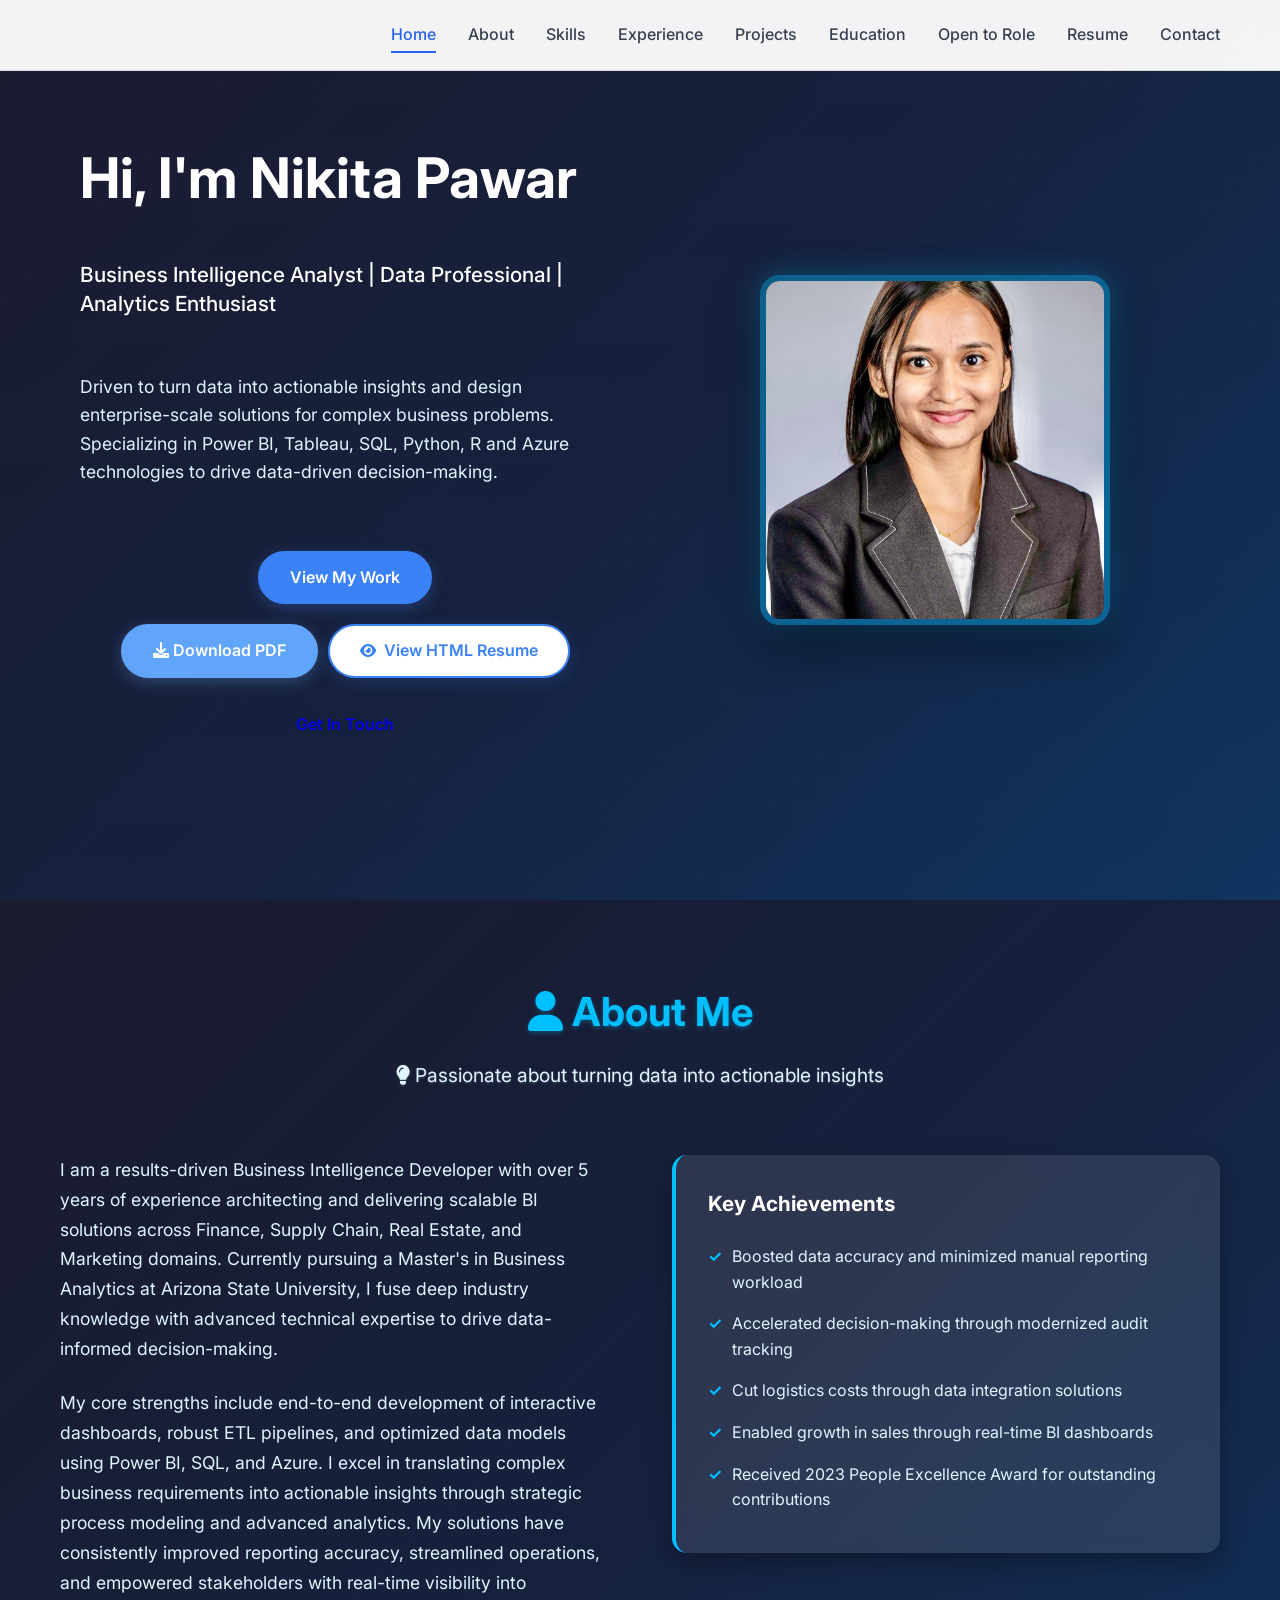
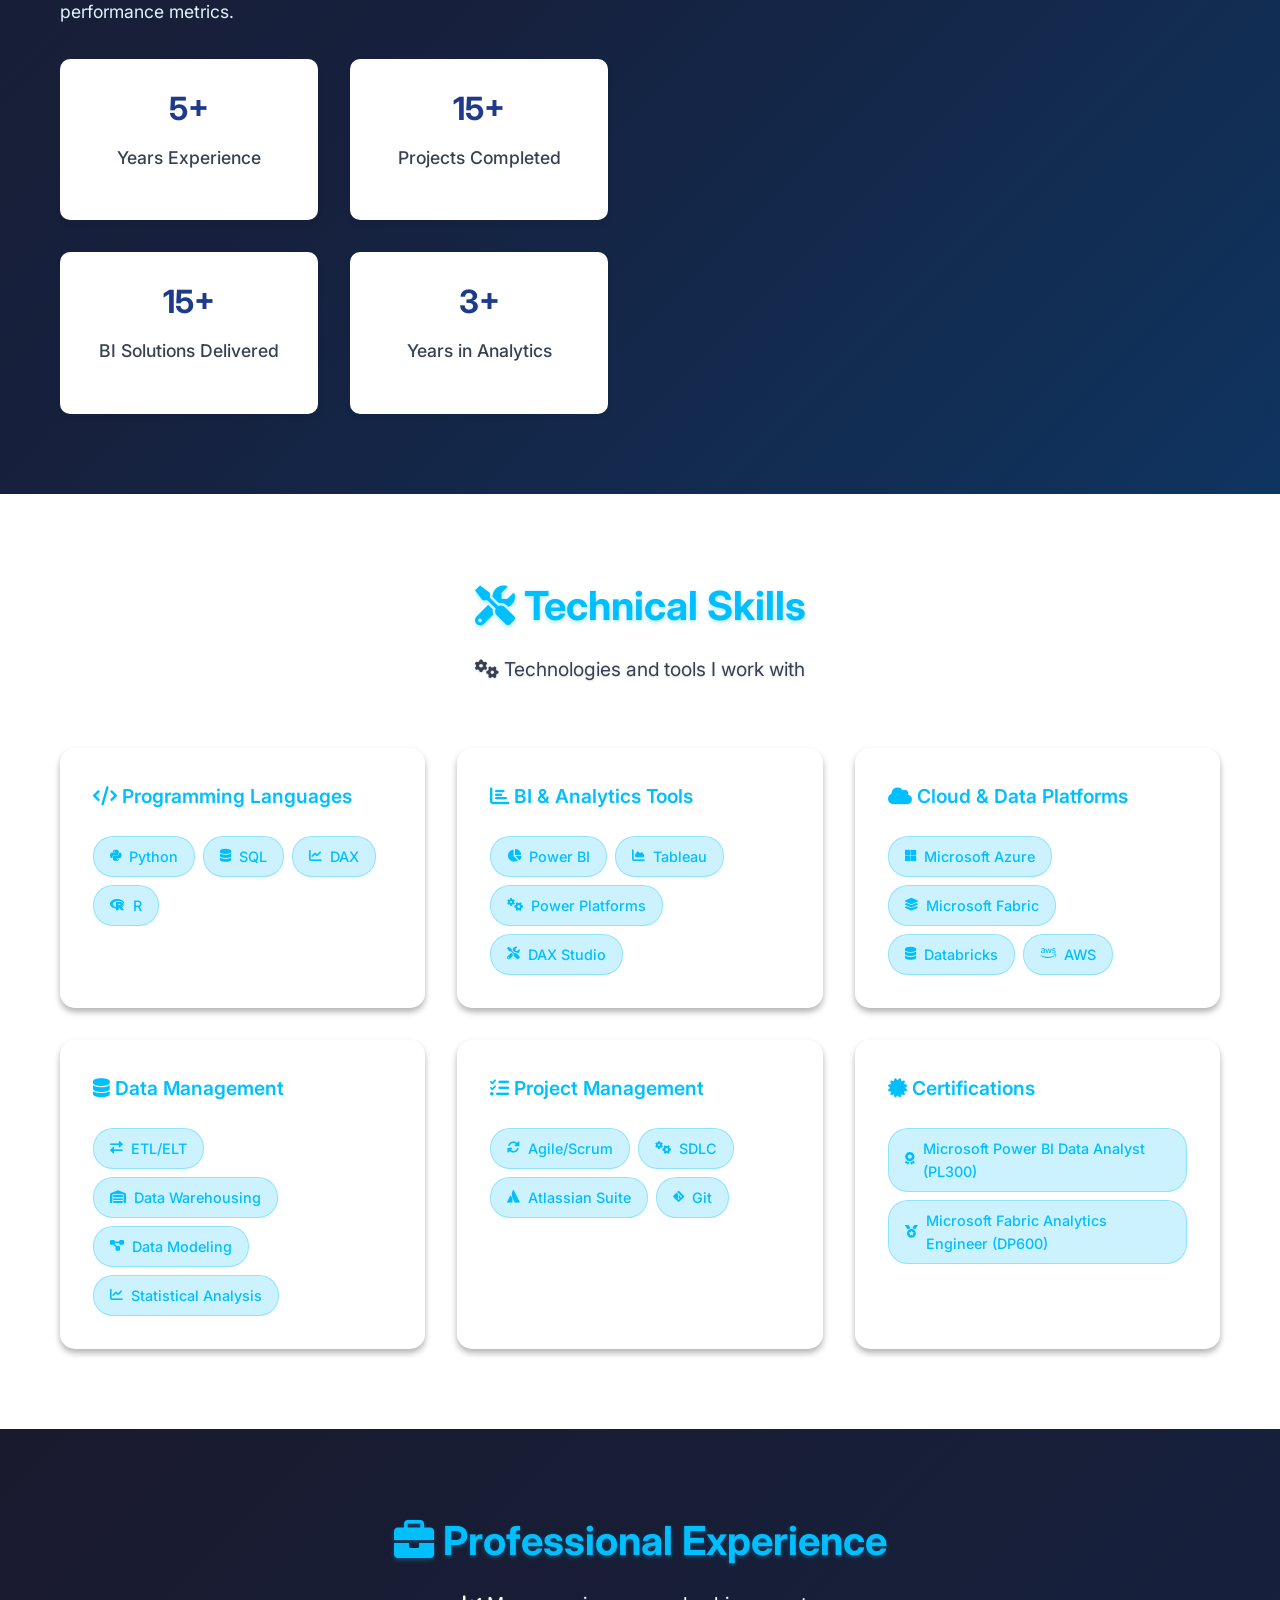
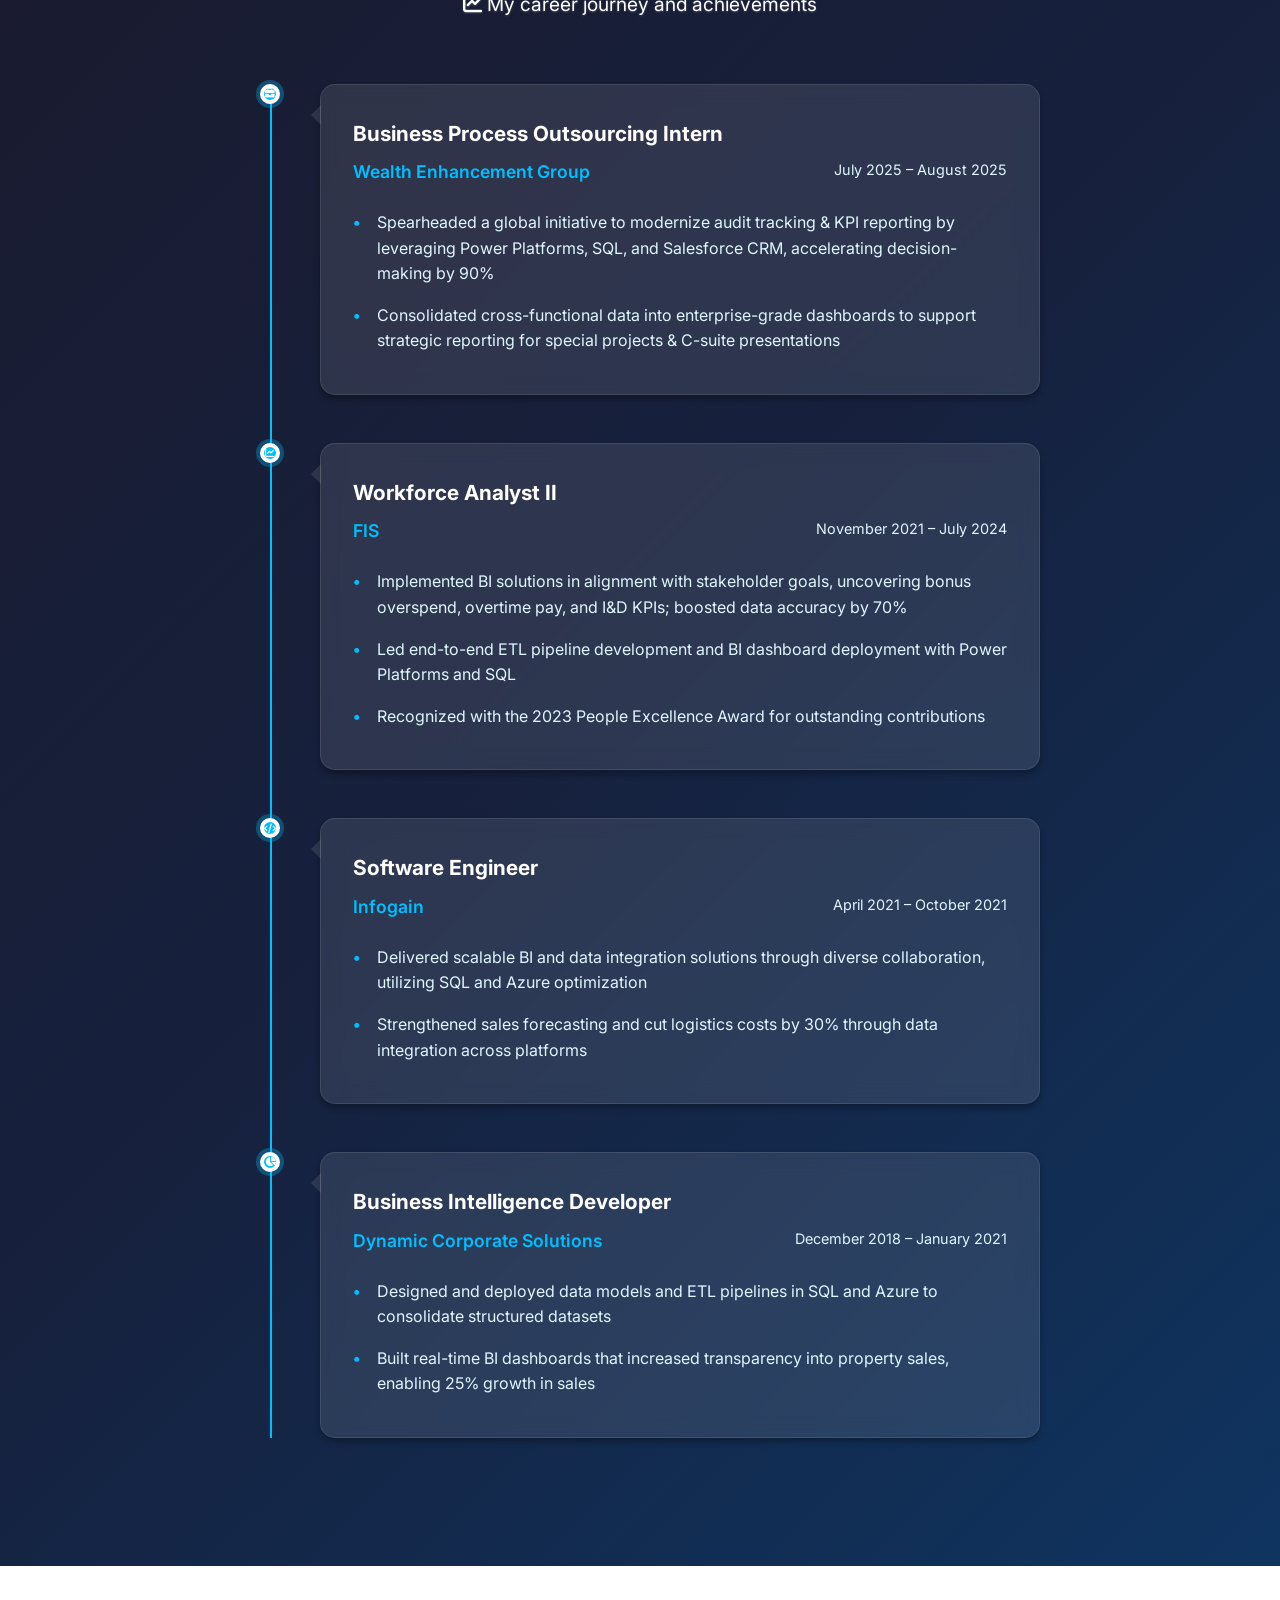
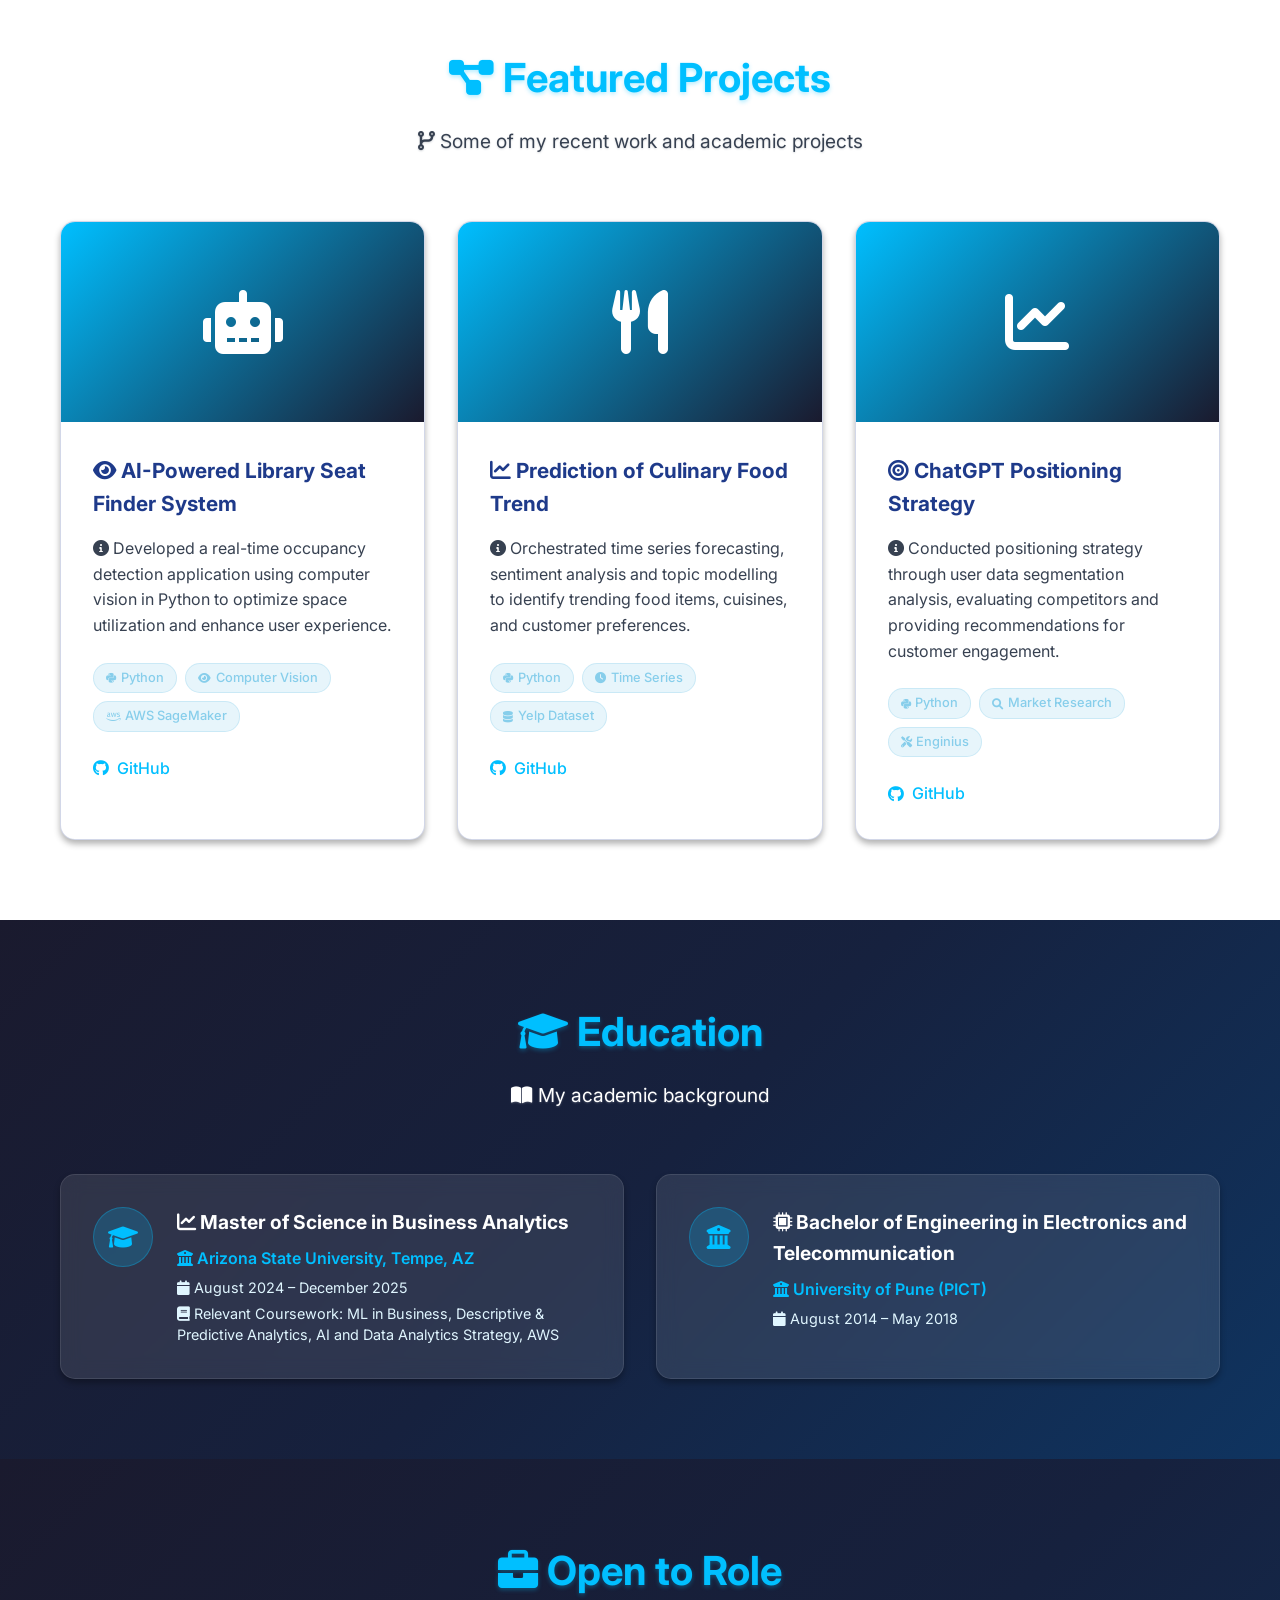
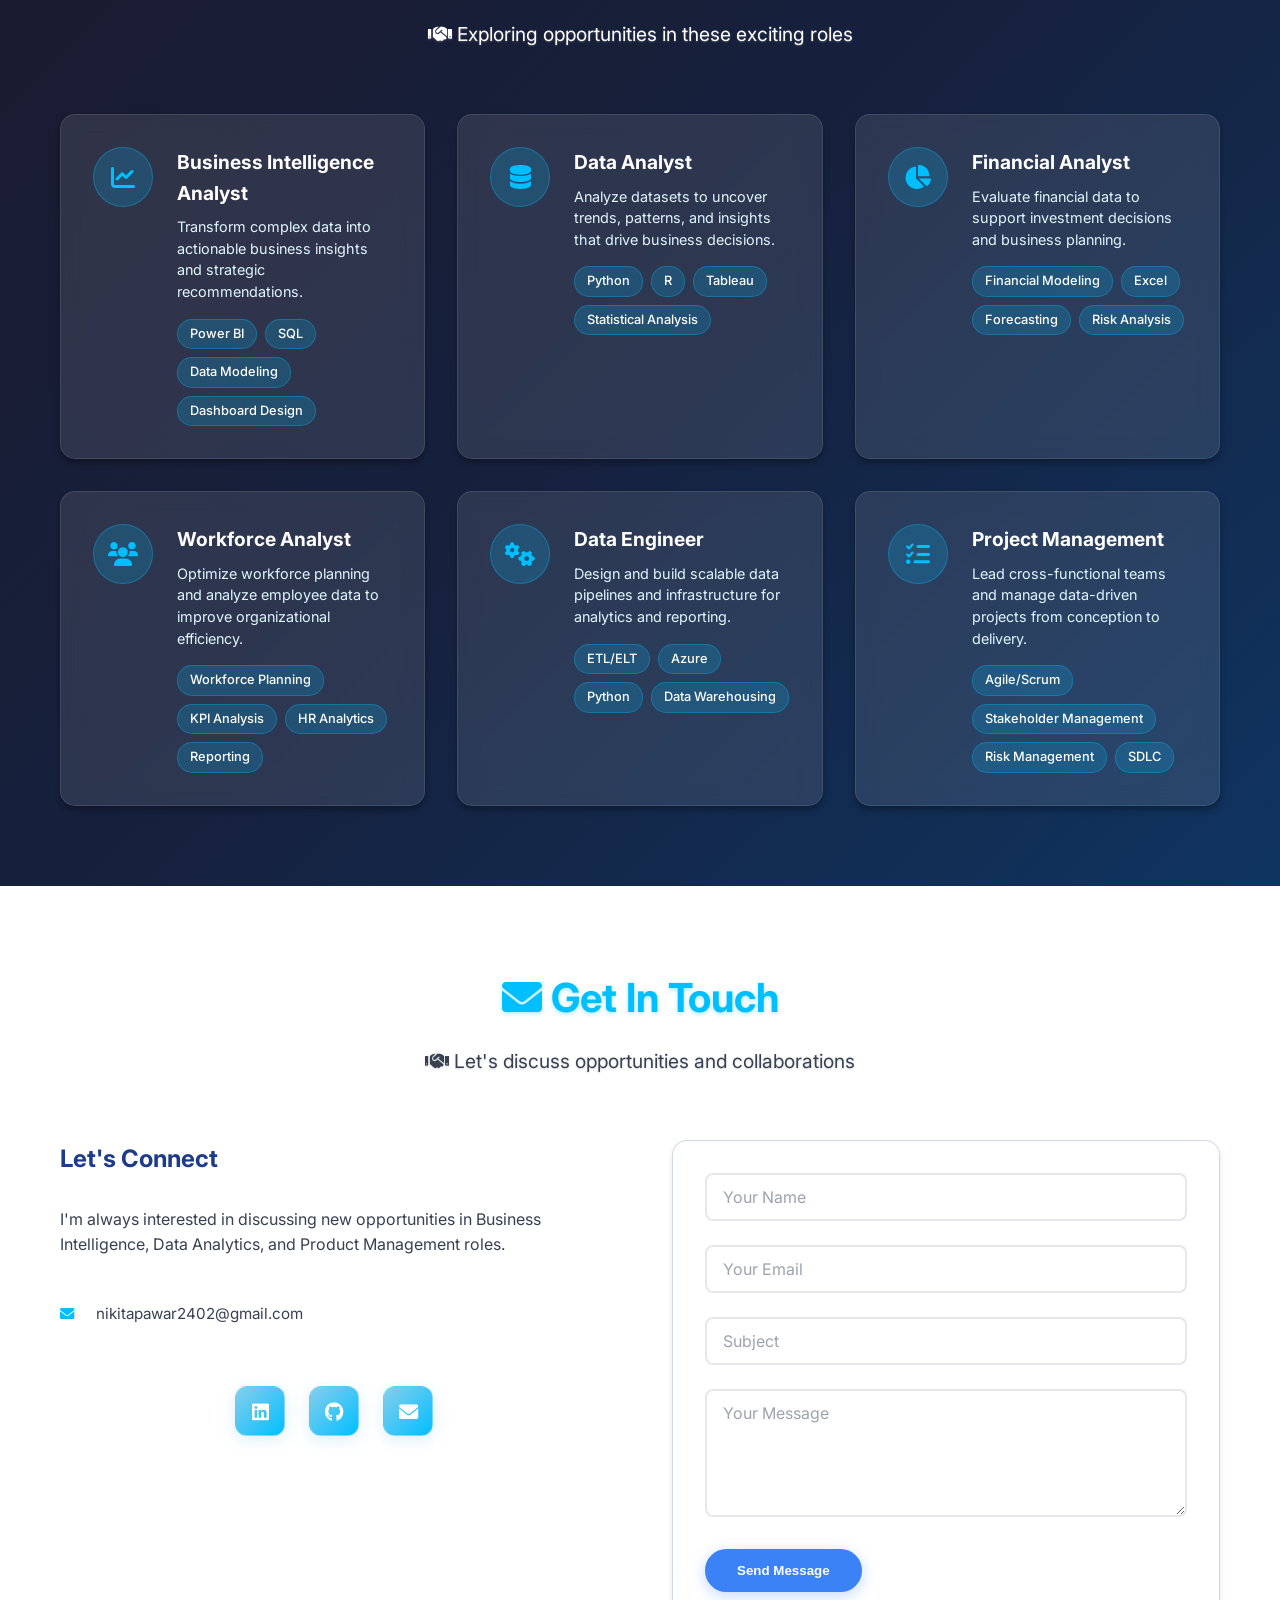
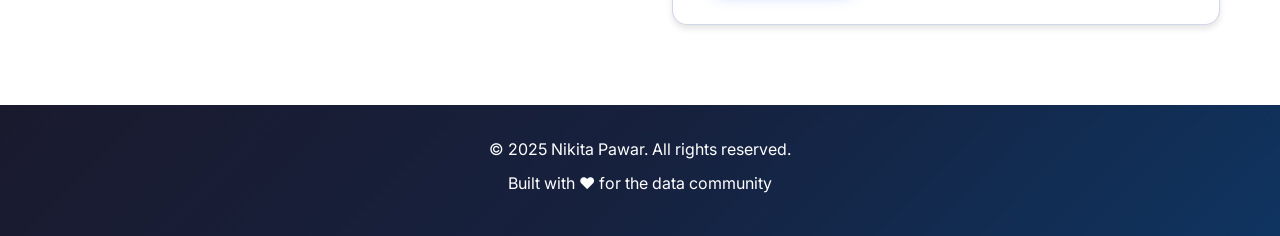
==== index.html @ 96be573f "Add files via upload" ====
<!DOCTYPE html>
<html lang="en">
<head>
    <meta charset="UTF-8">
    <meta name="viewport" content="width=device-width, initial-scale=1.0">
    <title>Nikita Pawar - Business Intelligence Analyst & Data Professional</title>
    <meta name="description" content="Business Intelligence Analyst, Data Analyst with expertise in Power BI,Tableau Python, SQL, and Azure. Currently pursuing MS in Business Analytics at ASU.">
    
    <!-- Fonts -->
    <link href="https://fonts.googleapis.com/css2?family=Inter:wght@300;400;500;600;700&display=swap" rel="stylesheet">
    <link href="https://cdnjs.cloudflare.com/ajax/libs/font-awesome/6.0.0/css/all.min.css" rel="stylesheet">
    
    <!-- CSS -->
    <link rel="stylesheet" href="styles.css">
</head>
<body>
    <!-- Navigation -->
    <nav class="navbar">
        <div class="nav-container">
            <div class="nav-menu" id="nav-menu">
                <a href="#home" class="nav-link">Home</a>
                <a href="#about" class="nav-link">About</a>
                <a href="#skills" class="nav-link">Skills</a>
                <a href="#experience" class="nav-link">Experience</a>
                <a href="#projects" class="nav-link">Projects</a>
                <a href="#education" class="nav-link">Education</a>
                <a href="#open-to-role" class="nav-link">Open to Role</a>
                <a href="resume.html" class="nav-link" target="_blank">Resume</a>
                <a href="#contact" class="nav-link">Contact</a>
            </div>
            <div class="nav-toggle" id="nav-toggle">
                <span class="bar"></span>
                <span class="bar"></span>
                <span class="bar"></span>
            </div>
        </div>
    </nav>

    <!-- Hero Section -->
    <section id="home" class="hero">
        <div class="hero-background"></div>
        <div class="hero-container">
            <div class="hero-content">
                <h1 class="hero-name">Hi, I'm <span class="hero-name-highlight">Nikita Pawar</span></h1>
                <div class="hero-titles">Business Intelligence Analyst | Data Professional | Analytics Enthusiast</div>
                <p class="hero-description">
                    Driven to turn data into actionable insights and design enterprise-scale solutions 
                    for complex business problems. Specializing in Power BI, Tableau, SQL, Python, R and Azure 
                    technologies to drive data-driven decision-making.
                </p>
                <div class="hero-buttons">
                    <a href="#projects" class="btn btn-primary">View My Work</a>
                    <div class="resume-buttons">
                        <a href="NikitaPawar_Resume.pdf" class="btn btn-secondary" target="_blank">
                            <i class="fas fa-download"></i> Download PDF
                        </a>
                        <a href="resume.html" class="btn btn-resume" target="_blank">
                            <i class="fas fa-eye"></i> View HTML Resume
                        </a>
                    </div>
                    <a href="#contact" class="btn btn-contact">Get In Touch</a>
                </div>
            </div>
            <div class="profile-card">
                <div class="profile-image">
                    <img src="Nikita.jpg" alt="Nikita Pawar - Business Intelligence Analyst" />
                </div>
            </div>
        </div>
    </section>


    <!-- About Section -->
    <section id="about" class="about">
        <div class="container">
            <div class="section-header">
                <h2 class="section-title"><i class="fas fa-user"></i> About Me</h2>
                <p class="section-subtitle"><i class="fas fa-lightbulb"></i> Passionate about turning data into actionable insights</p>
            </div>
            <div class="about-content">
                <div class="about-text">
                    <p>
                        I am a results-driven Business Intelligence Developer with over 5 years of experience 
                        architecting and delivering scalable BI solutions across Finance, Supply Chain, Real Estate, 
                        and Marketing domains. Currently pursuing a Master's in Business Analytics at Arizona State 
                        University, I fuse deep industry knowledge with advanced technical expertise to drive 
                        data-informed decision-making.
                    </p>
                    <p>
                        My core strengths include end-to-end development of interactive dashboards, robust ETL 
                        pipelines, and optimized data models using Power BI, SQL, and Azure. I excel in translating 
                        complex business requirements into actionable insights through strategic process modeling 
                        and advanced analytics. My solutions have consistently improved reporting accuracy, 
                        streamlined operations, and empowered stakeholders with real-time visibility into 
                        performance metrics.
                    </p>
                    <div class="about-stats">
                        <div class="stat">
                            <h3>5+</h3>
                            <p>Years Experience</p>
                        </div>
                        <div class="stat">
                            <h3>15+</h3>
                            <p>Projects Completed</p>
                        </div>
                        <div class="stat">
                            <h3>15+</h3>
                            <p>BI Solutions Delivered</p>
                        </div>
                        <div class="stat">
                            <h3>3+</h3>
                            <p>Years in Analytics</p>
                        </div>
                    </div>
                </div>
                <div class="about-image">
                    <div class="about-card">
                        <h3>Key Achievements</h3>
                        <ul>
                            <li>Boosted data accuracy and minimized manual reporting workload</li>
                            <li>Accelerated decision-making through modernized audit tracking</li>
                            <li>Cut logistics costs through data integration solutions</li>
                            <li>Enabled growth in sales through real-time BI dashboards</li>
                            <li>Received 2023 People Excellence Award for outstanding contributions</li>
                        </ul>
                    </div>
                </div>
            </div>
        </div>
    </section>

    <!-- Skills Section -->
    <section id="skills" class="skills">
        <div class="container">
            <div class="section-header">
                <h2 class="section-title"><i class="fas fa-tools"></i> Technical Skills</h2>
                <p class="section-subtitle"><i class="fas fa-cogs"></i> Technologies and tools I work with</p>
            </div>
            <div class="skills-grid">
                <div class="skill-category">
                    <h3><i class="fas fa-code"></i> Programming Languages</h3>
                    <div class="skill-items">
                        <span class="skill-item"><i class="fab fa-python"></i> Python</span>
                        <span class="skill-item"><i class="fas fa-database"></i> SQL</span>
                        <span class="skill-item"><i class="fas fa-chart-line"></i> DAX</span>
                        <span class="skill-item"><i class="fab fa-r-project"></i> R</span>
                    </div>
                </div>
                <div class="skill-category">
                    <h3><i class="fas fa-chart-bar"></i> BI & Analytics Tools</h3>
                    <div class="skill-items">
                        <span class="skill-item"><i class="fas fa-chart-pie"></i> Power BI</span>
                        <span class="skill-item"><i class="fas fa-chart-area"></i> Tableau</span>
                        <span class="skill-item"><i class="fas fa-cogs"></i> Power Platforms</span>
                        <span class="skill-item"><i class="fas fa-tools"></i> DAX Studio</span>
                    </div>
                </div>
                <div class="skill-category">
                    <h3><i class="fas fa-cloud"></i> Cloud & Data Platforms</h3>
                    <div class="skill-items">
                        <span class="skill-item"><i class="fab fa-microsoft"></i> Microsoft Azure</span>
                        <span class="skill-item"><i class="fas fa-layer-group"></i> Microsoft Fabric</span>
                        <span class="skill-item"><i class="fas fa-database"></i> Databricks</span>
                        <span class="skill-item"><i class="fab fa-aws"></i> AWS</span>
                    </div>
                </div>
                <div class="skill-category">
                    <h3><i class="fas fa-database"></i> Data Management</h3>
                    <div class="skill-items">
                        <span class="skill-item"><i class="fas fa-exchange-alt"></i> ETL/ELT</span>
                        <span class="skill-item"><i class="fas fa-warehouse"></i> Data Warehousing</span>
                        <span class="skill-item"><i class="fas fa-project-diagram"></i> Data Modeling</span>
                        <span class="skill-item"><i class="fas fa-chart-line"></i> Statistical Analysis</span>
                    </div>
                </div>
                <div class="skill-category">
                    <h3><i class="fas fa-tasks"></i> Project Management</h3>
                    <div class="skill-items">
                        <span class="skill-item"><i class="fas fa-sync-alt"></i> Agile/Scrum</span>
                        <span class="skill-item"><i class="fas fa-cogs"></i> SDLC</span>
                        <span class="skill-item"><i class="fab fa-atlassian"></i> Atlassian Suite</span>
                        <span class="skill-item"><i class="fab fa-git-alt"></i> Git</span>
                    </div>
                </div>
                <div class="skill-category">
                    <h3><i class="fas fa-certificate"></i> Certifications</h3>
                    <div class="skill-items">
                        <span class="skill-item"><i class="fas fa-award"></i> Microsoft Power BI Data Analyst (PL300)</span>
                        <span class="skill-item"><i class="fas fa-medal"></i> Microsoft Fabric Analytics Engineer (DP600)</span>
                    </div>
                </div>
            </div>
        </div>
    </section>

    <!-- Experience Section -->
    <section id="experience" class="experience">
        <div class="container">
            <div class="section-header">
                <h2 class="section-title"><i class="fas fa-briefcase"></i> Professional Experience</h2>
                <p class="section-subtitle"><i class="fas fa-chart-line"></i> My career journey and achievements</p>
            </div>
            <div class="timeline">
                <div class="timeline-item">
                    <div class="timeline-marker"><i class="fas fa-briefcase"></i></div>
                    <div class="timeline-content">
                        <div class="timeline-header">
                            <h3>Business Process Outsourcing Intern</h3>
                            <span class="timeline-company">Wealth Enhancement Group</span>
                            <span class="timeline-date">July 2025 – August 2025</span>
                        </div>
                        <ul class="timeline-description">
                            <li>Spearheaded a global initiative to modernize audit tracking & KPI reporting by leveraging Power Platforms, SQL, and Salesforce CRM, accelerating decision-making by 90%</li>
                            <li>Consolidated cross-functional data into enterprise-grade dashboards to support strategic reporting for special projects & C-suite presentations</li>
                        </ul>
                    </div>
                </div>
                <div class="timeline-item">
                    <div class="timeline-marker"><i class="fas fa-chart-line"></i></div>
                    <div class="timeline-content">
                        <div class="timeline-header">
                            <h3>Workforce Analyst II</h3>
                            <span class="timeline-company">FIS</span>
                            <span class="timeline-date">November 2021 – July 2024</span>
                        </div>
                        <ul class="timeline-description">
                            <li>Implemented BI solutions in alignment with stakeholder goals, uncovering bonus overspend, overtime pay, and I&D KPIs; boosted data accuracy by 70%</li>
                            <li>Led end-to-end ETL pipeline development and BI dashboard deployment with Power Platforms and SQL</li>
                            <li>Recognized with the 2023 People Excellence Award for outstanding contributions</li>
                        </ul>
                    </div>
                </div>
                <div class="timeline-item">
                    <div class="timeline-marker"><i class="fas fa-code"></i></div>
                    <div class="timeline-content">
                        <div class="timeline-header">
                            <h3>Software Engineer</h3>
                            <span class="timeline-company">Infogain</span>
                            <span class="timeline-date">April 2021 – October 2021</span>
                        </div>
                        <ul class="timeline-description">
                            <li>Delivered scalable BI and data integration solutions through diverse collaboration, utilizing SQL and Azure optimization</li>
                            <li>Strengthened sales forecasting and cut logistics costs by 30% through data integration across platforms</li>
                        </ul>
                    </div>
                </div>
                <div class="timeline-item">
                    <div class="timeline-marker"><i class="fas fa-chart-pie"></i></div>
                    <div class="timeline-content">
                        <div class="timeline-header">
                            <h3>Business Intelligence Developer</h3>
                            <span class="timeline-company">Dynamic Corporate Solutions</span>
                            <span class="timeline-date">December 2018 – January 2021</span>
                        </div>
                        <ul class="timeline-description">
                            <li>Designed and deployed data models and ETL pipelines in SQL and Azure to consolidate structured datasets</li>
                            <li>Built real-time BI dashboards that increased transparency into property sales, enabling 25% growth in sales</li>
                        </ul>
                    </div>
                </div>
            </div>
        </div>
    </section>

    <!-- Projects Section -->
    <section id="projects" class="projects">
        <div class="container">
            <div class="section-header">
                <h2 class="section-title"><i class="fas fa-project-diagram"></i> Featured Projects</h2>
                <p class="section-subtitle"><i class="fas fa-code-branch"></i> Some of my recent work and academic projects</p>
            </div>
            <div class="projects-grid">
                <div class="project-card">
                    <div class="project-image">
                        <i class="fas fa-robot"></i>
                    </div>
                    <div class="project-content">
                        <h3><i class="fas fa-eye"></i> AI-Powered Library Seat Finder System</h3>
                        <p><i class="fas fa-info-circle"></i> Developed a real-time occupancy detection application using computer vision in Python to optimize space utilization and enhance user experience.</p>
                        <div class="project-tech">
                            <span class="tech-tag"><i class="fab fa-python"></i> Python</span>
                            <span class="tech-tag"><i class="fas fa-eye"></i> Computer Vision</span>
                            <span class="tech-tag"><i class="fab fa-aws"></i> AWS SageMaker</span>
                        </div>
                        <div class="project-links">
                            <a href="https://github.com/nikitapawarnp/AI--Powered-Library-Seat-Finder-System" target="_blank" class="project-link">
                                <i class="fab fa-github"></i> GitHub
                            </a>
                        </div>
                    </div>
                </div>
                <div class="project-card">
                    <div class="project-image">
                        <i class="fas fa-utensils"></i>
                    </div>
                    <div class="project-content">
                        <h3><i class="fas fa-chart-line"></i> Prediction of Culinary Food Trend</h3>
                        <p><i class="fas fa-info-circle"></i> Orchestrated time series forecasting, sentiment analysis and topic modelling to identify trending food items, cuisines, and customer preferences.</p>
                        <div class="project-tech">
                            <span class="tech-tag"><i class="fab fa-python"></i> Python</span>
                            <span class="tech-tag"><i class="fas fa-clock"></i> Time Series</span>
                            <span class="tech-tag"><i class="fas fa-database"></i> Yelp Dataset</span>
                        </div>
                        <div class="project-links">
                            <a href="https://github.com/nikitapawarnp/Prediction-of-Culinary-Food-Trend" target="_blank" class="project-link">
                                <i class="fab fa-github"></i> GitHub
                            </a>
                        </div>
                    </div>
                </div>
                <div class="project-card">
                    <div class="project-image">
                        <i class="fas fa-chart-line"></i>
                    </div>
                    <div class="project-content">
                        <h3><i class="fas fa-bullseye"></i> ChatGPT Positioning Strategy</h3>
                        <p><i class="fas fa-info-circle"></i> Conducted positioning strategy through user data segmentation analysis, evaluating competitors and providing recommendations for customer engagement.</p>
                        <div class="project-tech">
                            <span class="tech-tag"><i class="fab fa-python"></i> Python</span>
                            <span class="tech-tag"><i class="fas fa-search"></i> Market Research</span>
                            <span class="tech-tag"><i class="fas fa-tools"></i> Enginius</span>
                        </div>
                        <div class="project-links">
                            <a href="https://github.com/nikitapawarnp/ChatGPT-Positioning-Strategy" target="_blank" class="project-link">
                                <i class="fab fa-github"></i> GitHub
                            </a>
                        </div>
                    </div>
                </div>
            </div>
        </div>
    </section>

    <!-- Education Section -->
    <section id="education" class="education">
        <div class="container">
            <div class="section-header">
                <h2 class="section-title"><i class="fas fa-graduation-cap"></i> Education</h2>
                <p class="section-subtitle"><i class="fas fa-book-open"></i> My academic background</p>
            </div>
            <div class="education-grid">
                <div class="education-card">
                    <div class="education-icon">
                        <i class="fas fa-graduation-cap"></i>
                    </div>
                    <div class="education-content">
                        <h3><i class="fas fa-chart-line"></i> Master of Science in Business Analytics</h3>
                        <p class="education-school"><i class="fas fa-university"></i> Arizona State University, Tempe, AZ</p>
                        <p class="education-date"><i class="fas fa-calendar"></i> August 2024 – December 2025</p>
                        <p class="education-coursework"><i class="fas fa-book"></i> Relevant Coursework: ML in Business, Descriptive & Predictive Analytics, AI and Data Analytics Strategy, AWS</p>
                    </div>
                </div>
                <div class="education-card">
                    <div class="education-icon">
                        <i class="fas fa-university"></i>
                    </div>
                    <div class="education-content">
                        <h3><i class="fas fa-microchip"></i> Bachelor of Engineering in Electronics and Telecommunication</h3>
                        <p class="education-school"><i class="fas fa-university"></i> University of Pune (PICT)</p>
                        <p class="education-date"><i class="fas fa-calendar"></i> August 2014 – May 2018</p>
                    </div>
                </div>
            </div>
        </div>
    </section>

    <!-- Open to Role Section -->
    <section id="open-to-role" class="open-to-role">
        <div class="container">
            <div class="section-header">
                <h2 class="section-title"><i class="fas fa-briefcase"></i> Open to Role</h2>
                <p class="section-subtitle"><i class="fas fa-handshake"></i> Exploring opportunities in these exciting roles</p>
            </div>
            <div class="roles-grid">
                <div class="role-card">
                    <div class="role-icon">
                        <i class="fas fa-chart-line"></i>
                    </div>
                    <div class="role-content">
                        <h3>Business Intelligence Analyst</h3>
                        <p>Transform complex data into actionable business insights and strategic recommendations.</p>
                        <div class="role-skills">
                            <span class="skill-tag">Power BI</span>
                            <span class="skill-tag">SQL</span>
                            <span class="skill-tag">Data Modeling</span>
                            <span class="skill-tag">Dashboard Design</span>
                        </div>
                    </div>
                </div>
                <div class="role-card">
                    <div class="role-icon">
                        <i class="fas fa-database"></i>
                    </div>
                    <div class="role-content">
                        <h3>Data Analyst</h3>
                        <p>Analyze datasets to uncover trends, patterns, and insights that drive business decisions.</p>
                        <div class="role-skills">
                            <span class="skill-tag">Python</span>
                            <span class="skill-tag">R</span>
                            <span class="skill-tag">Tableau</span>
                            <span class="skill-tag">Statistical Analysis</span>
                        </div>
                    </div>
                </div>
                <div class="role-card">
                    <div class="role-icon">
                        <i class="fas fa-chart-pie"></i>
                    </div>
                    <div class="role-content">
                        <h3>Financial Analyst</h3>
                        <p>Evaluate financial data to support investment decisions and business planning.</p>
                        <div class="role-skills">
                            <span class="skill-tag">Financial Modeling</span>
                            <span class="skill-tag">Excel</span>
                            <span class="skill-tag">Forecasting</span>
                            <span class="skill-tag">Risk Analysis</span>
                        </div>
                    </div>
                </div>
                <div class="role-card">
                    <div class="role-icon">
                        <i class="fas fa-users"></i>
                    </div>
                    <div class="role-content">
                        <h3>Workforce Analyst</h3>
                        <p>Optimize workforce planning and analyze employee data to improve organizational efficiency.</p>
                        <div class="role-skills">
                            <span class="skill-tag">Workforce Planning</span>
                            <span class="skill-tag">KPI Analysis</span>
                            <span class="skill-tag">HR Analytics</span>
                            <span class="skill-tag">Reporting</span>
                        </div>
                    </div>
                </div>
                <div class="role-card">
                    <div class="role-icon">
                        <i class="fas fa-cogs"></i>
                    </div>
                    <div class="role-content">
                        <h3>Data Engineer</h3>
                        <p>Design and build scalable data pipelines and infrastructure for analytics and reporting.</p>
                        <div class="role-skills">
                            <span class="skill-tag">ETL/ELT</span>
                            <span class="skill-tag">Azure</span>
                            <span class="skill-tag">Python</span>
                            <span class="skill-tag">Data Warehousing</span>
                        </div>
                    </div>
                </div>
                <div class="role-card">
                    <div class="role-icon">
                        <i class="fas fa-tasks"></i>
                    </div>
                    <div class="role-content">
                        <h3>Project Management</h3>
                        <p>Lead cross-functional teams and manage data-driven projects from conception to delivery.</p>
                        <div class="role-skills">
                            <span class="skill-tag">Agile/Scrum</span>
                            <span class="skill-tag">Stakeholder Management</span>
                            <span class="skill-tag">Risk Management</span>
                            <span class="skill-tag">SDLC</span>
                        </div>
                    </div>
                </div>
            </div>
        </div>
    </section>

    <!-- Contact Section -->
    <section id="contact" class="contact">
        <div class="container">
            <div class="section-header">
                <h2 class="section-title"><i class="fas fa-envelope"></i> Get In Touch</h2>
                <p class="section-subtitle"><i class="fas fa-handshake"></i> Let's discuss opportunities and collaborations</p>
            </div>
            <div class="contact-content">
                <div class="contact-info">
                    <h3>Let's Connect</h3>
                    <p>I'm always interested in discussing new opportunities in Business Intelligence, Data Analytics, and Product Management roles.</p>
                    <div class="contact-details">
                        <div class="contact-item">
                            <i class="fas fa-envelope"></i>
                            <span>nikitapawar2402@gmail.com</span>
                        </div>
                    </div>
                    <div class="contact-social">
                        <a href="https://linkedin.com/in/nikitapawar24" target="_blank" class="social-link">
                            <i class="fab fa-linkedin"></i>
                        </a>
                        <a href="https://github.com/nikitapawarnp" target="_blank" class="social-link">
                            <i class="fab fa-github"></i>
                        </a>
                        <a href="mailto:nikitapawar2402@gmail.com" class="social-link">
                            <i class="fas fa-envelope"></i>
                        </a>
                    </div>
                </div>
                <div class="contact-form">
                    <form id="contactForm">
                        <div class="form-group">
                            <input type="text" id="name" name="name" placeholder="Your Name" required>
                        </div>
                        <div class="form-group">
                            <input type="email" id="email" name="email" placeholder="Your Email" required>
                        </div>
                        <div class="form-group">
                            <input type="text" id="subject" name="subject" placeholder="Subject" required>
                        </div>
                        <div class="form-group">
                            <textarea id="message" name="message" placeholder="Your Message" rows="5" required></textarea>
                        </div>
                        <button type="submit" class="btn btn-primary">Send Message</button>
                    </form>
                </div>
            </div>
        </div>
    </section>

    <!-- Footer -->
    <footer class="footer">
        <div class="container">
            <div class="footer-content">
                <p>&copy; 2025 Nikita Pawar. All rights reserved.</p>
                <p>Built with ❤️ for the data community</p>
            </div>
        </div>
    </footer>

    <!-- JavaScript -->
    <script src="script.js"></script>
</body>
</html>
---- styles.css ----
/* Reset and Base Styles */
* {
    margin: 0;
    padding: 0;
    box-sizing: border-box;
}

html {
    scroll-behavior: smooth;
}

body {
    font-family: 'Inter', sans-serif;
    line-height: 1.6;
    color: #333;
    background-color: #ffffff;
}

.container {
    max-width: 1200px;
    margin: 0 auto;
    padding: 0 20px;
}

/* Navigation */
.navbar {
    position: fixed;
    top: 0;
    width: 100%;
    background: rgba(255, 255, 255, 0.95);
    backdrop-filter: blur(10px);
    z-index: 1000;
    transition: all 0.3s ease;
    border-bottom: 1px solid rgba(0, 0, 0, 0.1);
}

.nav-container {
    max-width: 1200px;
    margin: 0 auto;
    padding: 0 20px;
    display: flex;
    justify-content: flex-end;
    align-items: center;
    height: 70px;
}

.nav-logo a {
    font-size: 1.5rem;
    font-weight: 700;
    color: #2563eb;
    text-decoration: none;
    transition: color 0.3s ease;
}

.nav-logo a:hover {
    color: #1d4ed8;
}

.nav-menu {
    display: flex;
    gap: 2rem;
}

.nav-link {
    color: #374151;
    text-decoration: none;
    font-weight: 500;
    transition: color 0.3s ease;
    position: relative;
}

.nav-link:hover {
    color: #2563eb;
}

.nav-link::after {
    content: '';
    position: absolute;
    bottom: -5px;
    left: 0;
    width: 0;
    height: 2px;
    background: #2563eb;
    transition: width 0.3s ease;
}

.nav-link:hover::after {
    width: 100%;
}

.nav-toggle {
    display: none;
    flex-direction: column;
    cursor: pointer;
}

.bar {
    width: 25px;
    height: 3px;
    background: #374151;
    margin: 3px 0;
    transition: 0.3s;
}

/* Hero Section */
.hero {
    min-height: 100vh;
    display: flex;
    align-items: center;
    background: linear-gradient(135deg, #1a1a2e 0%, #16213e 50%, #0f3460 100%);
    color: #ffffff;
    position: relative;
    overflow: hidden;
}

.hero-background {
    position: absolute;
    top: 0;
    left: 0;
    right: 0;
    bottom: 0;
    background: url('data:image/svg+xml,<svg xmlns="http://www.w3.org/2000/svg" viewBox="0 0 1200 800"><defs><pattern id="grid" width="60" height="60" patternUnits="userSpaceOnUse"><path d="M 60 0 L 0 0 0 60" fill="none" stroke="rgba(255,255,255,0.05)" stroke-width="1"/><path d="M 30 0 L 0 0 0 30" fill="none" stroke="rgba(0,191,255,0.03)" stroke-width="0.5"/><path d="M 15 0 L 0 0 0 15" fill="none" stroke="rgba(255,0,0,0.02)" stroke-width="0.3"/><path d="M 45 0 L 0 0 0 45" fill="none" stroke="rgba(0,255,0,0.02)" stroke-width="0.3"/></pattern></defs><rect width="100%" height="100%" fill="url(%23grid)"/></svg>');
    background-size: 120px 120px;
    background-position: 0 0;
    z-index: 1;
    animation: gridMove 20s linear infinite;
}

.hero-container {
    max-width: 1200px;
    margin: 0 auto;
    padding: 0 40px;
    position: relative;
    z-index: 2;
    display: grid;
    grid-template-columns: 1fr 1fr;
    gap: 60px;
    align-items: center;
    min-height: 80vh;
}

.hero-content {
    display: flex;
    flex-direction: column;
    gap: 30px;
}

.hero-greeting {
    font-size: 1.2rem;
    color: #00bfff;
    font-weight: 500;
    margin-bottom: 10px;
}

.hero-name {
    font-size: 3.5rem;
    font-weight: 700;
    color: #ffffff;
    margin-bottom: 20px;
    line-height: 1.1;
}

.hero-name-highlight {
    color: #ffffff;
}

.hero-titles {
    font-size: 1.3rem;
    color: #ffffff;
    font-weight: 500;
    margin-bottom: 25px;
    line-height: 1.4;
}

.hero-description {
    font-size: 1.1rem;
    color: #e0f6ff;
    line-height: 1.6;
    margin-bottom: 35px;
    max-width: 500px;
}

.hero-buttons {
    display: flex;
    gap: 20px;
    flex-wrap: wrap;
    align-items: center;
    justify-content: center;
}

.resume-buttons {
    display: flex;
    gap: 10px;
    flex-wrap: wrap;
}

.profile-card {
    display: flex;
    justify-content: center;
    align-items: center;
}

.profile-image {
    display: flex;
    justify-content: center;
    align-items: center;
}

.profile-image img {
    width: 350px;
    height: 350px;
    border-radius: 20px;
    object-fit: cover;
    object-position: center;
    border: 6px solid rgba(0, 191, 255, 0.4);
    box-shadow: 
        0 25px 50px rgba(0, 0, 0, 0.4),
        0 0 30px rgba(0, 191, 255, 0.3),
        inset 0 0 20px rgba(255, 255, 255, 0.1);
    transition: all 0.3s ease;
}

.profile-image img:hover {
    transform: scale(1.05);
    box-shadow: 
        0 30px 60px rgba(0, 0, 0, 0.5),
        0 0 40px rgba(0, 191, 255, 0.5),
        inset 0 0 25px rgba(255, 255, 255, 0.2);
    border-color: rgba(0, 191, 255, 0.6);
}

.profile-details {
    flex: 1;
    color: #2d1b69;
}

.profile-name {
    font-size: 2.2rem;
    font-weight: 700;
    color: #2d1b69;
    margin-bottom: 10px;
}

.profile-title {
    font-size: 1rem;
    font-weight: 600;
    color: #6b46c1;
    margin-bottom: 25px;
    letter-spacing: 1px;
}

.contact-info {
    display: flex;
    flex-direction: column;
    gap: 12px;
}

.contact-item {
    display: flex;
    align-items: center;
    gap: 12px;
    color: #553c9a;
    font-size: 0.95rem;
}

.contact-item i {
    width: 16px;
    color: #8b5cf6;
    font-size: 0.9rem;
}

.social-bar {
    background: #8b5cf6;
    padding: 15px 40px;
    border-radius: 0 0 15px 15px;
    display: flex;
    justify-content: center;
    gap: 30px;
    max-width: 700px;
    width: 100%;
}

.social-icon {
    color: white;
    font-size: 1.2rem;
    text-decoration: none;
    transition: all 0.3s ease;
    padding: 8px;
    border-radius: 50%;
    width: 40px;
    height: 40px;
    display: flex;
    align-items: center;
    justify-content: center;
}

.social-icon:hover {
    background: rgba(255, 255, 255, 0.2);
    transform: translateY(-2px);
}

/* About Intro Section */
.about-intro {
    background: #f3f0ff;
    padding: 80px 0;
    text-align: center;
}

.about-title {
    font-size: 2.5rem;
    font-weight: 700;
    color: #2d1b69;
    margin-bottom: 30px;
}

.about-description {
    font-size: 1.1rem;
    color: #553c9a;
    line-height: 1.7;
    max-width: 800px;
    margin: 0 auto 40px;
}

.summary-highlights {
    display: grid;
    grid-template-columns: repeat(auto-fit, minmax(250px, 1fr));
    gap: 1rem;
    margin: 2rem 0;
}

.highlight-item {
    display: flex;
    align-items: center;
    gap: 0.75rem;
    padding: 1rem;
    background: rgba(147, 112, 219, 0.1);
    border-radius: 10px;
    border-left: 4px solid #8b5cf6;
    transition: all 0.3s ease;
}

.highlight-item:hover {
    background: rgba(147, 112, 219, 0.15);
    transform: translateY(-2px);
    box-shadow: 0 4px 15px rgba(147, 112, 219, 0.2);
}

.highlight-item i {
    color: #8b5cf6;
    font-size: 1.2rem;
    width: 20px;
    text-align: center;
}

.highlight-item span {
    color: #553c9a;
    font-weight: 500;
    font-size: 0.95rem;
}

.about-buttons {
    display: flex;
    flex-wrap: wrap;
    gap: 1rem;
    justify-content: center;
}

.btn {
    padding: 12px 30px;
    border-radius: 50px;
    text-decoration: none;
    font-weight: 600;
    transition: all 0.3s ease;
    display: inline-block;
    border: 2px solid transparent;
}

.btn-primary {
    background: #3b82f6;
    color: white;
    border-color: #3b82f6;
    box-shadow: 0 4px 15px rgba(59, 130, 246, 0.3);
    font-weight: 600;
}

.btn-primary:hover {
    background: #2563eb;
    color: white;
    border-color: #2563eb;
    transform: translateY(-2px);
    box-shadow: 0 6px 20px rgba(59, 130, 246, 0.4);
}

.btn-secondary {
    background: #60a5fa;
    color: white;
    border-color: #60a5fa;
    box-shadow: 0 4px 15px rgba(96, 165, 250, 0.3);
    font-weight: 600;
}

.btn-secondary:hover {
    background: #3b82f6;
    color: white;
    border-color: #3b82f6;
    transform: translateY(-2px);
    box-shadow: 0 6px 20px rgba(59, 130, 246, 0.4);
}

.btn-resume {
    background: white;
    color: #3b82f6;
    border-color: #3b82f6;
    box-shadow: 0 4px 15px rgba(59, 130, 246, 0.2);
    display: flex;
    align-items: center;
    gap: 0.5rem;
    font-weight: 600;
}

.btn-resume:hover {
    background: #3b82f6;
    color: white;
    border-color: #3b82f6;
    transform: translateY(-2px);
    box-shadow: 0 6px 20px rgba(59, 130, 246, 0.4);
}

.btn-resume i {
    font-size: 0.9rem;
}

/* Mobile Responsiveness for Hero */
@media (max-width: 768px) {
    .profile-card {
        flex-direction: column;
        text-align: center;
        padding: 30px 20px;
        gap: 20px;
    }
    
    .profile-image img {
        width: 120px;
        height: 120px;
        border-radius: 15px;
    }
    
    .profile-name {
        font-size: 1.8rem;
    }
    
    .profile-title {
        font-size: 0.9rem;
    }
    
    .contact-info {
        align-items: center;
    }
    
    .contact-item {
        justify-content: center;
    }
    
    .social-bar {
        padding: 15px 20px;
        gap: 20px;
    }
    
    .social-icon {
        width: 35px;
        height: 35px;
        font-size: 1rem;
    }
    
    .about-title {
        font-size: 2rem;
    }
    
    .about-buttons {
        flex-direction: column;
        align-items: center;
    }
    
    .btn {
        width: 200px;
        text-align: center;
    }
}

/* Section Styles */
section {
    padding: 80px 0;
}

.section-header {
    text-align: center;
    margin-bottom: 4rem;
}

.section-title {
    font-size: 2.5rem;
    font-weight: 700;
    color: #00bfff;
    margin-bottom: 1rem;
    text-shadow: 0 2px 4px rgba(0, 191, 255, 0.3);
}

.section-subtitle {
    font-size: 1.2rem;
    color: #374151;
    max-width: 600px;
    margin: 0 auto;
    text-shadow: 0 1px 2px rgba(55, 65, 81, 0.2);
}

/* About Section */
.about {
    background: linear-gradient(135deg, #1a1a2e 0%, #16213e 50%, #0f3460 100%);
    color: #ffffff;
}

.about .section-subtitle {
    color: #e0f6ff;
    text-shadow: 0 1px 2px rgba(224, 246, 255, 0.2);
}

.about-content {
    display: grid;
    grid-template-columns: 1fr 1fr;
    gap: 4rem;
    align-items: start;
}

.about-text p {
    font-size: 1.1rem;
    color: #e0f6ff;
    margin-bottom: 1.5rem;
    line-height: 1.7;
}

.about-stats {
    display: grid;
    grid-template-columns: repeat(2, 1fr);
    gap: 2rem;
    margin-top: 2rem;
}

.stat {
    text-align: center;
    padding: 1.5rem;
    background: white;
    border-radius: 10px;
    box-shadow: 0 4px 6px rgba(0, 0, 0, 0.05);
}

.stat h3 {
    font-size: 2rem;
    font-weight: 700;
    color: #1e3a8a;
    margin-bottom: 0.5rem;
}

.stat p {
    color: #374151;
    font-weight: 500;
}

.about-card {
    background: rgba(255, 255, 255, 0.1);
    backdrop-filter: blur(10px);
    padding: 2rem;
    border-radius: 15px;
    box-shadow: 0 10px 25px rgba(0, 0, 0, 0.3);
    border-left: 4px solid #00bfff;
    color: #ffffff;
}

.about-card h3 {
    color: #ffffff;
    margin-bottom: 1rem;
    font-size: 1.3rem;
}

.about-card ul {
    list-style: none;
}

.about-card li {
    padding: 0.5rem 0;
    color: #e0f6ff;
    position: relative;
    padding-left: 1.5rem;
}

.about-card li::before {
    content: '✓';
    position: absolute;
    left: 0;
    color: #00bfff;
    font-weight: bold;
}

/* Skills Section */
.skills-grid {
    display: grid;
    grid-template-columns: repeat(auto-fit, minmax(300px, 1fr));
    gap: 2rem;
}

.skill-category {
    background: rgba(255, 255, 255, 0.1);
    backdrop-filter: blur(10px);
    padding: 2rem;
    border-radius: 15px;
    box-shadow: 0 4px 6px rgba(0, 0, 0, 0.3);
    transition: transform 0.3s ease;
    border: 1px solid rgba(255, 255, 255, 0.1);
}

.skill-category:hover {
    transform: translateY(-5px);
}

.skill-category h3 {
    color: #00bfff;
    margin-bottom: 1.5rem;
    font-size: 1.2rem;
    font-weight: 600;
}

.skill-items {
    display: flex;
    flex-wrap: wrap;
    gap: 0.5rem;
}

.skill-item {
    background: rgba(0, 191, 255, 0.2);
    color: #00bfff;
    padding: 0.5rem 1rem;
    border-radius: 20px;
    font-size: 0.9rem;
    font-weight: 500;
    transition: all 0.3s ease;
    display: flex;
    align-items: center;
    gap: 0.5rem;
    border: 1px solid rgba(0, 191, 255, 0.3);
}

.skill-item i {
    font-size: 0.8rem;
}

.skill-item:hover {
    background: rgba(0, 191, 255, 0.3);
    color: #00bfff;
    transform: translateY(-2px);
    box-shadow: 0 4px 15px rgba(0, 191, 255, 0.3);
}

/* Experience Section */
.experience {
    background: linear-gradient(135deg, #1a1a2e 0%, #16213e 50%, #0f3460 100%);
    color: #ffffff;
}

.experience .section-subtitle {
    color: #ffffff;
    text-shadow: 0 1px 2px rgba(255, 255, 255, 0.2);
}

.timeline {
    position: relative;
    max-width: 800px;
    margin: 0 auto;
}

.timeline::before {
    content: '';
    position: absolute;
    left: 30px;
    top: 0;
    bottom: 0;
    width: 2px;
    background: #00bfff;
}

.timeline-item {
    position: relative;
    margin-bottom: 3rem;
    padding-left: 80px;
}

.timeline-marker {
    position: absolute;
    left: 20px;
    top: 0;
    width: 20px;
    height: 20px;
    background: #00bfff;
    border-radius: 50%;
    border: 4px solid white;
    box-shadow: 0 0 0 4px rgba(0, 191, 255, 0.3);
    display: flex;
    align-items: center;
    justify-content: center;
    font-size: 0.6rem;
    color: white;
}

.timeline-content {
    background: rgba(255, 255, 255, 0.1);
    backdrop-filter: blur(10px);
    padding: 2rem;
    border-radius: 15px;
    box-shadow: 0 4px 6px rgba(0, 0, 0, 0.3);
    position: relative;
    border: 1px solid rgba(255, 255, 255, 0.1);
}

.timeline-content::before {
    content: '';
    position: absolute;
    left: -10px;
    top: 20px;
    width: 0;
    height: 0;
    border-top: 10px solid transparent;
    border-bottom: 10px solid transparent;
    border-right: 10px solid rgba(255, 255, 255, 0.1);
}

.timeline-header h3 {
    color: #ffffff;
    font-size: 1.3rem;
    margin-bottom: 0.5rem;
}

.timeline-company {
    color: #00bfff;
    font-weight: 600;
    font-size: 1.1rem;
}

.timeline-date {
    color: #e0f6ff;
    font-size: 0.9rem;
    float: right;
}

.timeline-description {
    margin-top: 1rem;
    list-style: none;
}

.timeline-description li {
    padding: 0.5rem 0;
    color: #e0f6ff;
    position: relative;
    padding-left: 1.5rem;
}

.timeline-description li::before {
    content: '•';
    position: absolute;
    left: 0;
    color: #00bfff;
    font-weight: bold;
}

/* Projects Section */
.projects-grid {
    display: grid;
    grid-template-columns: repeat(auto-fit, minmax(350px, 1fr));
    gap: 2rem;
}

.project-card {
    background: #ffffff;
    border-radius: 15px;
    overflow: hidden;
    box-shadow: 0 4px 6px rgba(0, 0, 0, 0.3);
    transition: all 0.3s ease;
    border: 1px solid rgba(30, 58, 138, 0.2);
}

.project-card:hover {
    transform: translateY(-10px);
    box-shadow: 0 20px 40px rgba(0, 0, 0, 0.4);
}

.project-image {
    height: 200px;
    background: linear-gradient(135deg, #00bfff 0%, #1a1a2e 100%);
    display: flex;
    align-items: center;
    justify-content: center;
    font-size: 4rem;
    color: white;
}

.project-content {
    padding: 2rem;
}

.project-content h3 {
    color: #1e3a8a;
    font-size: 1.3rem;
    margin-bottom: 1rem;
}

.project-content p {
    color: #374151;
    margin-bottom: 1.5rem;
    line-height: 1.6;
}

.project-tech {
    display: flex;
    flex-wrap: wrap;
    gap: 0.5rem;
    margin-bottom: 1.5rem;
}

.tech-tag {
    background: rgba(135, 206, 235, 0.2);
    color: #87ceeb;
    padding: 0.25rem 0.75rem;
    border-radius: 15px;
    font-size: 0.8rem;
    font-weight: 500;
    display: flex;
    align-items: center;
    gap: 0.3rem;
    border: 1px solid rgba(135, 206, 235, 0.3);
}

.tech-tag i {
    font-size: 0.7rem;
}

.project-links {
    display: flex;
    gap: 1rem;
}

.project-link {
    display: flex;
    align-items: center;
    gap: 0.5rem;
    color: #00bfff;
    text-decoration: none;
    font-weight: 500;
    transition: color 0.3s ease;
}

.project-link:hover {
    color: #ffffff;
}

/* Education Section */
.education {
    background: linear-gradient(135deg, #1a1a2e 0%, #16213e 50%, #0f3460 100%);
    color: #ffffff;
}

.education .section-subtitle {
    color: #ffffff;
    text-shadow: 0 1px 2px rgba(255, 255, 255, 0.2);
}

.education-grid {
    display: grid;
    grid-template-columns: repeat(auto-fit, minmax(400px, 1fr));
    gap: 2rem;
}

.education-card {
    background: rgba(255, 255, 255, 0.1);
    backdrop-filter: blur(10px);
    padding: 2rem;
    border-radius: 15px;
    box-shadow: 0 4px 6px rgba(0, 0, 0, 0.3);
    display: flex;
    gap: 1.5rem;
    transition: transform 0.3s ease;
    border: 1px solid rgba(255, 255, 255, 0.1);
}

.education-card:hover {
    transform: translateY(-5px);
}

.education-icon {
    width: 60px;
    height: 60px;
    background: rgba(0, 191, 255, 0.2);
    border-radius: 50%;
    display: flex;
    align-items: center;
    justify-content: center;
    font-size: 1.5rem;
    color: #00bfff;
    flex-shrink: 0;
    border: 1px solid rgba(0, 191, 255, 0.3);
}

.education-content h3 {
    color: #ffffff;
    font-size: 1.2rem;
    margin-bottom: 0.5rem;
}

.education-school {
    color: #00bfff;
    font-weight: 600;
    margin-bottom: 0.25rem;
}

.education-date {
    color: #e0f6ff;
    font-size: 0.9rem;
    margin-bottom: 0.25rem;
}

.education-gpa {
    color: #ffffff;
    font-weight: 600;
    margin-bottom: 0.5rem;
}

.education-coursework {
    color: #e0f6ff;
    font-size: 0.9rem;
    line-height: 1.5;
}

/* Open to Role Section */
.open-to-role {
    background: linear-gradient(135deg, #1a1a2e 0%, #16213e 50%, #0f3460 100%);
    color: #ffffff;
}

.open-to-role .section-subtitle {
    color: #ffffff;
    text-shadow: 0 1px 2px rgba(255, 255, 255, 0.2);
}

.roles-grid {
    display: grid;
    grid-template-columns: repeat(auto-fit, minmax(350px, 1fr));
    gap: 2rem;
}

.role-card {
    background: rgba(255, 255, 255, 0.1);
    backdrop-filter: blur(10px);
    padding: 2rem;
    border-radius: 15px;
    box-shadow: 0 4px 6px rgba(0, 0, 0, 0.3);
    transition: transform 0.3s ease;
    border: 1px solid rgba(255, 255, 255, 0.1);
    display: flex;
    gap: 1.5rem;
    align-items: flex-start;
}

.role-card:hover {
    transform: translateY(-5px);
}

.role-icon {
    width: 60px;
    height: 60px;
    background: rgba(0, 191, 255, 0.2);
    border-radius: 50%;
    display: flex;
    align-items: center;
    justify-content: center;
    font-size: 1.5rem;
    color: #00bfff;
    flex-shrink: 0;
    border: 1px solid rgba(0, 191, 255, 0.3);
}

.role-content h3 {
    color: #ffffff;
    font-size: 1.2rem;
    margin-bottom: 0.5rem;
}

.role-content p {
    color: #e0f6ff;
    font-size: 0.9rem;
    margin-bottom: 1rem;
    line-height: 1.5;
}

.role-skills {
    display: flex;
    flex-wrap: wrap;
    gap: 0.5rem;
}

.role-skills .skill-tag {
    background: rgba(0, 191, 255, 0.2);
    color: #ffffff;
    padding: 0.25rem 0.75rem;
    border-radius: 15px;
    font-size: 0.8rem;
    font-weight: 500;
    border: 1px solid rgba(0, 191, 255, 0.3);
}

/* Contact Section */
.contact-content {
    display: grid;
    grid-template-columns: 1fr 1fr;
    gap: 4rem;
    align-items: start;
}

.contact-info h3 {
    color: #1e3a8a;
    font-size: 1.5rem;
    margin-bottom: 1rem;
}

.contact-info p {
    color: #374151;
    margin-bottom: 2rem;
    line-height: 1.6;
}

.contact-details {
    margin-bottom: 2rem;
}

.contact-item {
    display: flex;
    align-items: center;
    gap: 1rem;
    margin-bottom: 1rem;
    color: #374151;
}

.contact-item i {
    width: 20px;
    color: #00bfff;
}

.contact-social {
    display: flex;
    gap: 1.5rem;
    justify-content: center;
    align-items: center;
}

.social-link {
    display: flex;
    align-items: center;
    justify-content: center;
    width: 50px;
    height: 50px;
    background: linear-gradient(135deg, #87ceeb 0%, #00bfff 100%);
    border-radius: 12px;
    color: #ffffff;
    text-decoration: none;
    transition: all 0.3s ease;
    box-shadow: 0 4px 15px rgba(135, 206, 235, 0.3);
    border: 1px solid rgba(255, 255, 255, 0.2);
}

.social-link:hover {
    transform: translateY(-3px);
    box-shadow: 0 8px 25px rgba(135, 206, 235, 0.5);
    background: linear-gradient(135deg, #00bfff 0%, #1e90ff 100%);
}

.social-link i {
    font-size: 1.2rem;
    transition: all 0.3s ease;
}

.social-link:hover i {
    transform: scale(1.1);
}

.contact-form {
    background: #ffffff;
    padding: 2rem;
    border-radius: 15px;
    box-shadow: 0 4px 6px rgba(0, 0, 0, 0.1);
    border: 1px solid rgba(30, 58, 138, 0.2);
}

.form-group {
    margin-bottom: 1.5rem;
}

.form-group input,
.form-group textarea {
    width: 100%;
    padding: 12px 16px;
    border: 2px solid #e5e7eb;
    border-radius: 8px;
    font-size: 1rem;
    transition: border-color 0.3s ease;
    font-family: inherit;
    background: #ffffff;
    color: #374151;
}

.form-group input:focus,
.form-group textarea:focus {
    outline: none;
    border-color: #00bfff;
    background: #ffffff;
}

.form-group input::placeholder,
.form-group textarea::placeholder {
    color: #9ca3af;
}

.form-group textarea {
    resize: vertical;
    min-height: 120px;
}

/* Footer */
.footer {
    background: linear-gradient(135deg, #1a1a2e 0%, #16213e 50%, #0f3460 100%);
    color: white;
    text-align: center;
    padding: 2rem 0;
}

.footer-content p {
    margin-bottom: 0.5rem;
}

/* Responsive Design */
@media (max-width: 768px) {
    .nav-menu {
        position: fixed;
        left: -100%;
        top: 70px;
        flex-direction: column;
        background-color: white;
        width: 100%;
        text-align: center;
        transition: 0.3s;
        box-shadow: 0 10px 27px rgba(0, 0, 0, 0.05);
        padding: 2rem 0;
    }

    .nav-menu.active {
        left: 0;
    }

    .nav-toggle {
        display: flex;
    }

    .nav-toggle.active .bar:nth-child(2) {
        opacity: 0;
    }

    .nav-toggle.active .bar:nth-child(1) {
        transform: translateY(8px) rotate(45deg);
    }

    .nav-toggle.active .bar:nth-child(3) {
        transform: translateY(-8px) rotate(-45deg);
    }

    .about-content {
        grid-template-columns: 1fr;
        gap: 2rem;
    }

    .about-stats {
        grid-template-columns: repeat(2, 1fr);
        gap: 1rem;
    }

    .timeline::before {
        left: 15px;
    }

    .timeline-item {
        padding-left: 50px;
    }

    .timeline-marker {
        left: 5px;
    }

    .timeline-content::before {
        left: -10px;
    }

    .contact-content {
        grid-template-columns: 1fr;
        gap: 2rem;
    }
}

@media (max-width: 480px) {
    .section-title {
        font-size: 2rem;
    }

    .about-stats {
        grid-template-columns: 1fr;
    }

    .projects-grid {
        grid-template-columns: 1fr;
    }

    .education-grid {
        grid-template-columns: 1fr;
    }

    .education-card {
        flex-direction: column;
        text-align: center;
    }
    
    .profile-name {
        font-size: 1.5rem;
    }
    
    .profile-title {
        font-size: 0.8rem;
    }
    
    .contact-item {
        font-size: 0.85rem;
    }
}

/* Animations */
@keyframes fadeInUp {
    from {
        opacity: 0;
        transform: translateY(30px);
    }
    to {
        opacity: 1;
        transform: translateY(0);
    }
}

@keyframes dataFlow {
    0%, 100% { 
        background: 
            radial-gradient(circle at 50% 30%, rgba(0, 191, 255, 0.1) 0%, transparent 50%),
            radial-gradient(circle at 80% 20%, rgba(0, 255, 255, 0.08) 0%, transparent 40%),
            radial-gradient(circle at 20% 80%, rgba(0, 150, 255, 0.06) 0%, transparent 60%),
            linear-gradient(45deg, rgba(0, 100, 200, 0.1) 0%, transparent 50%);
    }
    50% { 
        background: 
            radial-gradient(circle at 60% 40%, rgba(0, 191, 255, 0.15) 0%, transparent 60%),
            radial-gradient(circle at 20% 30%, rgba(0, 255, 255, 0.12) 0%, transparent 50%),
            radial-gradient(circle at 80% 70%, rgba(0, 150, 255, 0.08) 0%, transparent 70%),
            linear-gradient(135deg, rgba(0, 100, 200, 0.15) 0%, transparent 60%);
    }
}

@keyframes globeRotate {
    0% { transform: rotate(0deg); }
    100% { transform: rotate(360deg); }
}

@keyframes chartPulse {
    0%, 100% { opacity: 0.6; transform: scale(1); }
    50% { opacity: 0.9; transform: scale(1.05); }
}

@keyframes gridMove {
    0% { background-position: 0 0, 0 0; }
    100% { background-position: 60px 60px, 120px 120px; }
}

.fade-in-up {
    animation: fadeInUp 0.6s ease-out;
}

/* Smooth scrolling for anchor links */
html {
    scroll-behavior: smooth;
}

/* Mobile Responsive for Hero Section */
@media (max-width: 768px) {
    .hero-container {
        grid-template-columns: 1fr;
        gap: 40px;
        text-align: center;
        padding: 0 20px;
    }
    
    .hero-name {
        font-size: 2.5rem;
    }
    
    .hero-titles {
        font-size: 1.1rem;
    }
    
    .hero-description {
        font-size: 1rem;
        max-width: 100%;
    }
    
    .hero-buttons {
        justify-content: center;
        flex-direction: column;
        align-items: center;
    }
    
    .resume-buttons {
        flex-direction: column;
        align-items: center;
        gap: 15px;
    }
    
    .hero-buttons .btn {
        width: 200px;
    }
    
    .profile-image img {
        width: 280px;
        height: 280px;
        border-radius: 18px;
    }
    
    .contact-social {
        gap: 1rem;
    }
    
    .social-link {
        width: 45px;
        height: 45px;
    }
    
    .social-link i {
        font-size: 1.1rem;
    }
}

/* Custom scrollbar */
::-webkit-scrollbar {
    width: 8px;
}

::-webkit-scrollbar-track {
    background: #f1f1f1;
}

::-webkit-scrollbar-thumb {
    background: #2563eb;
    border-radius: 4px;
}

::-webkit-scrollbar-thumb:hover {
    background: #1d4ed8;
}
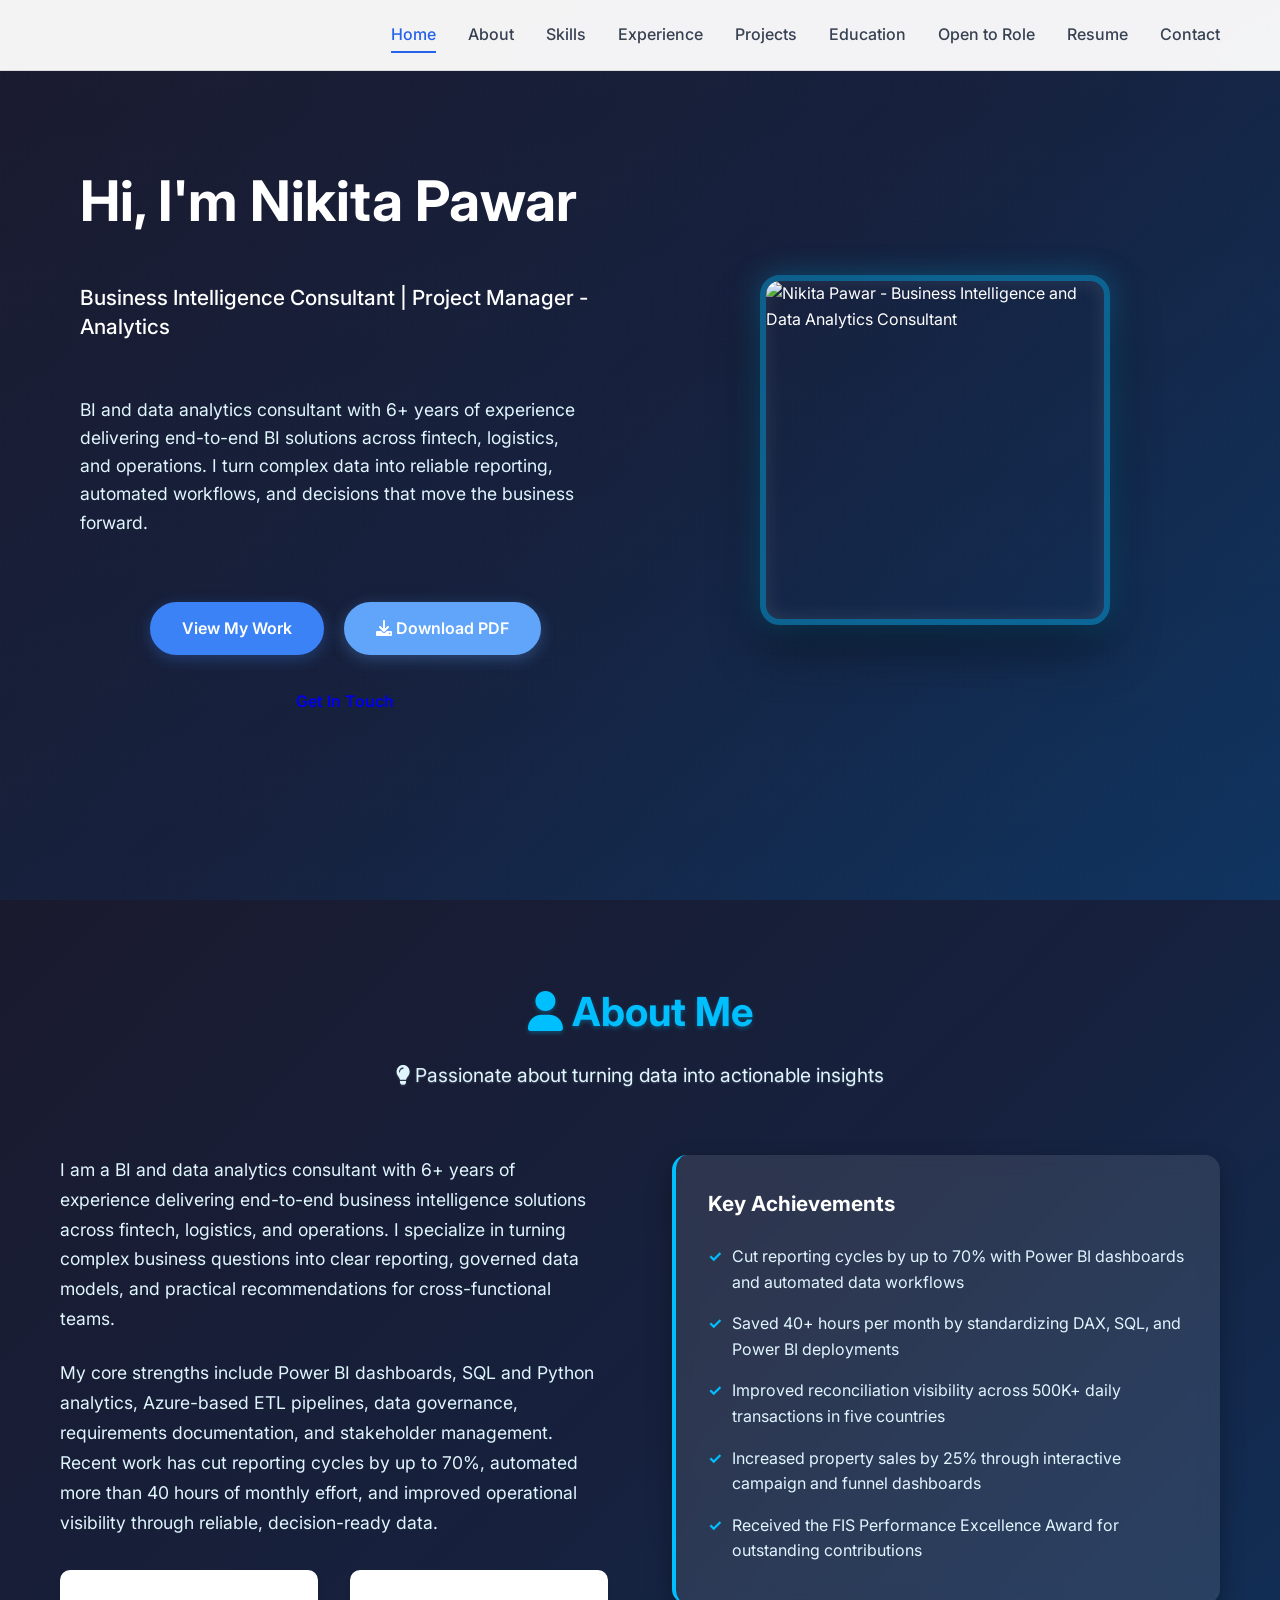
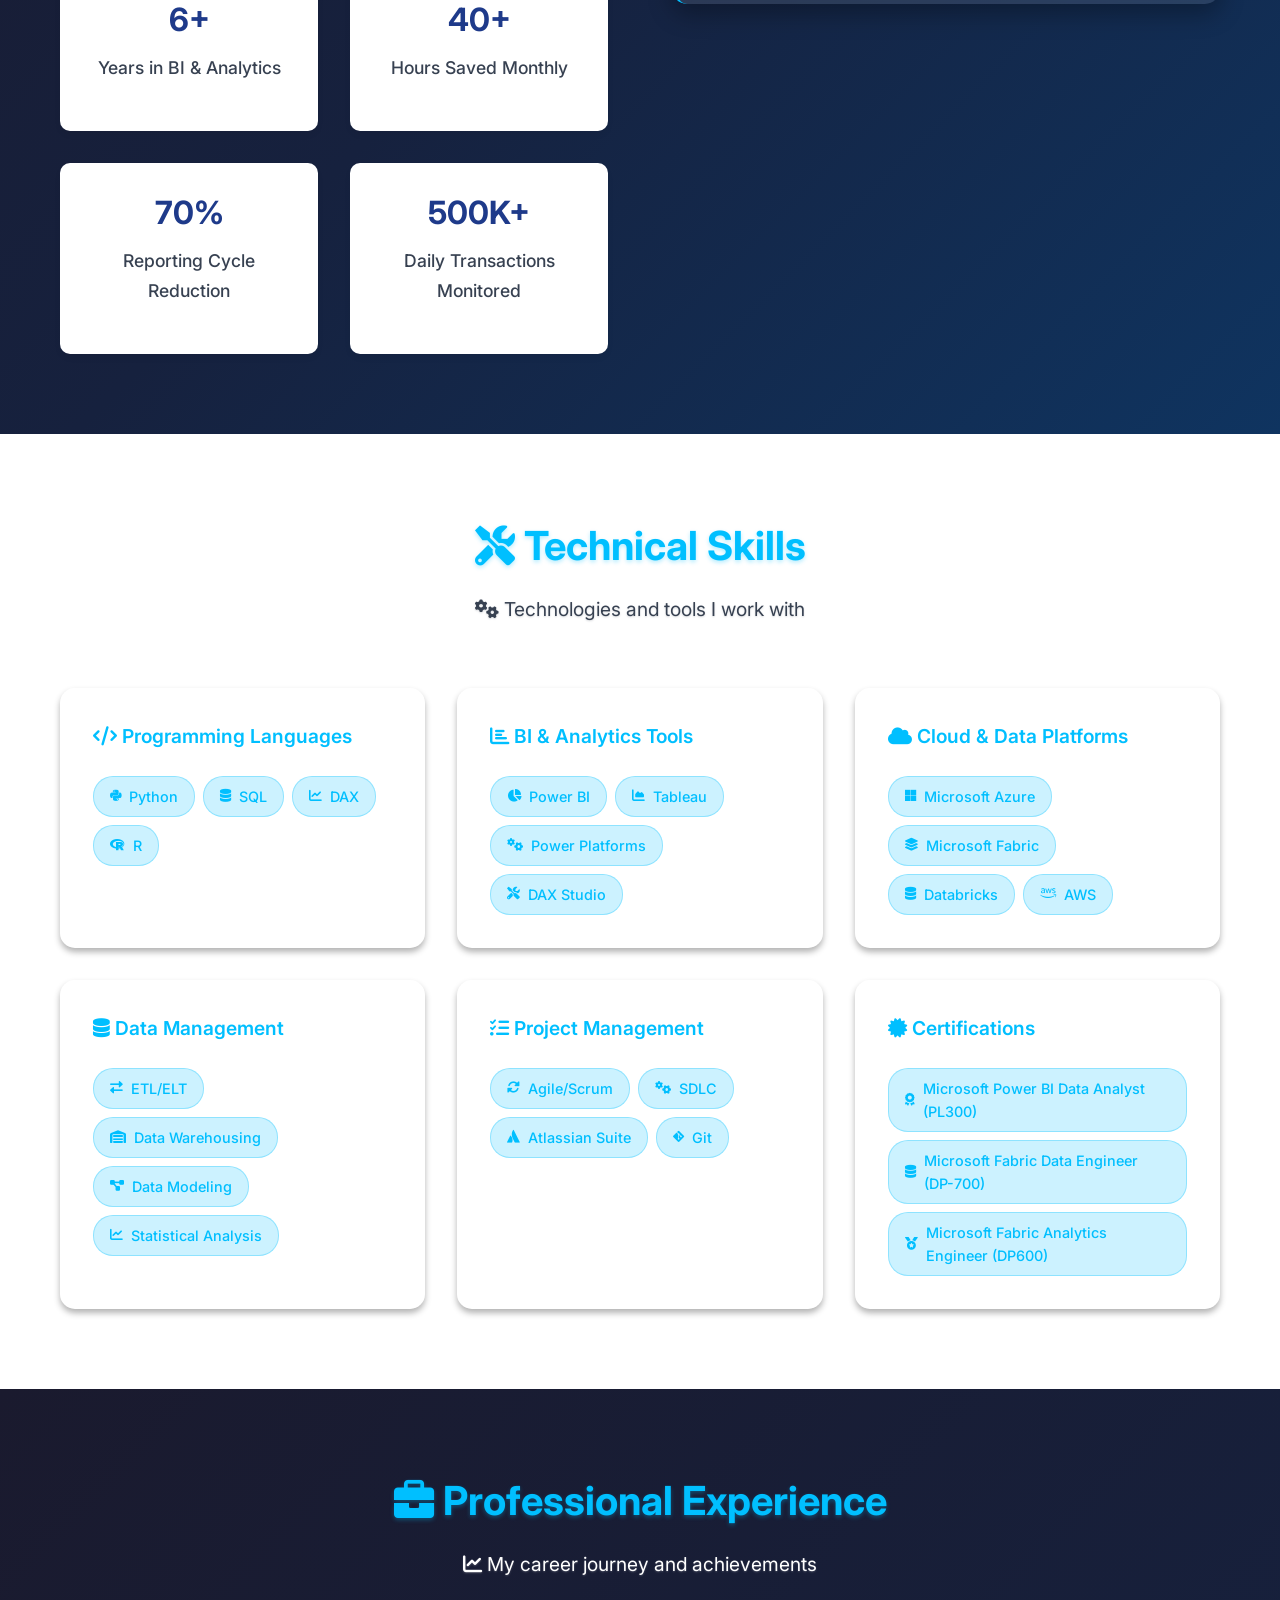
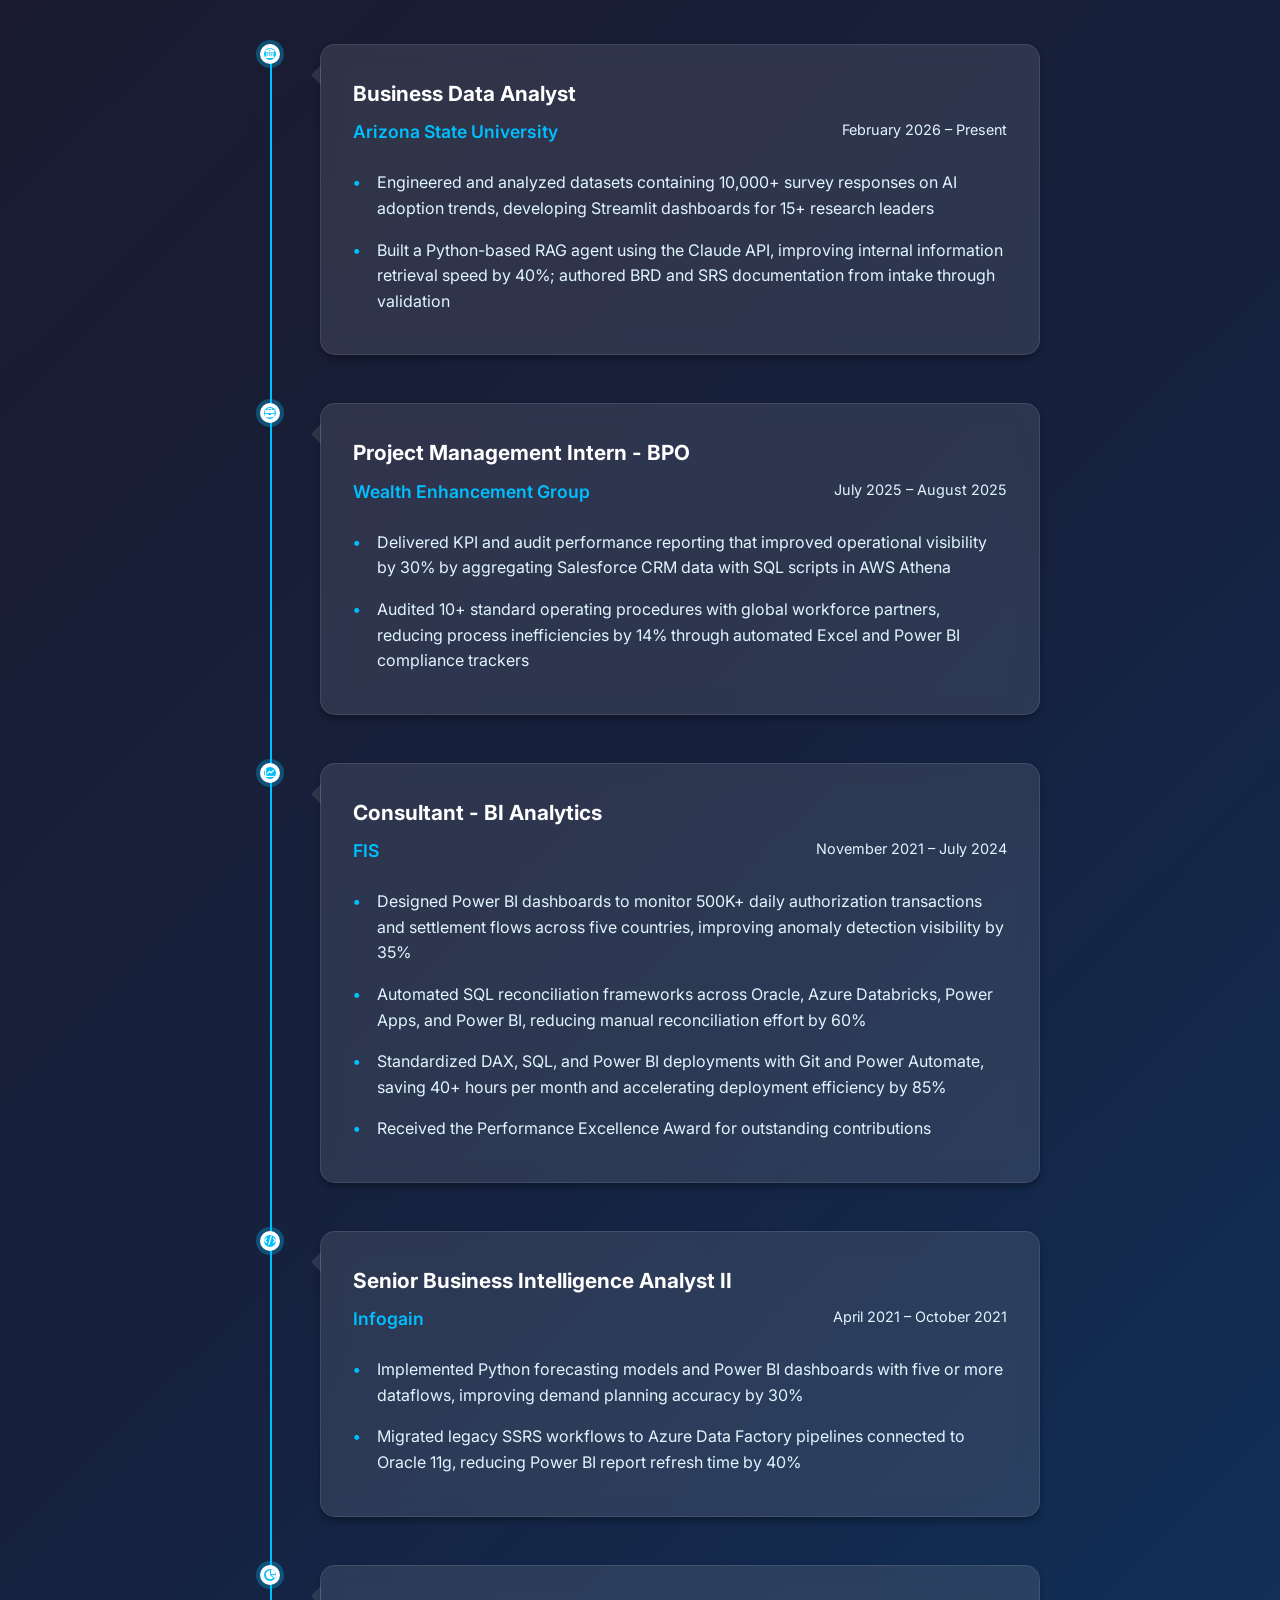
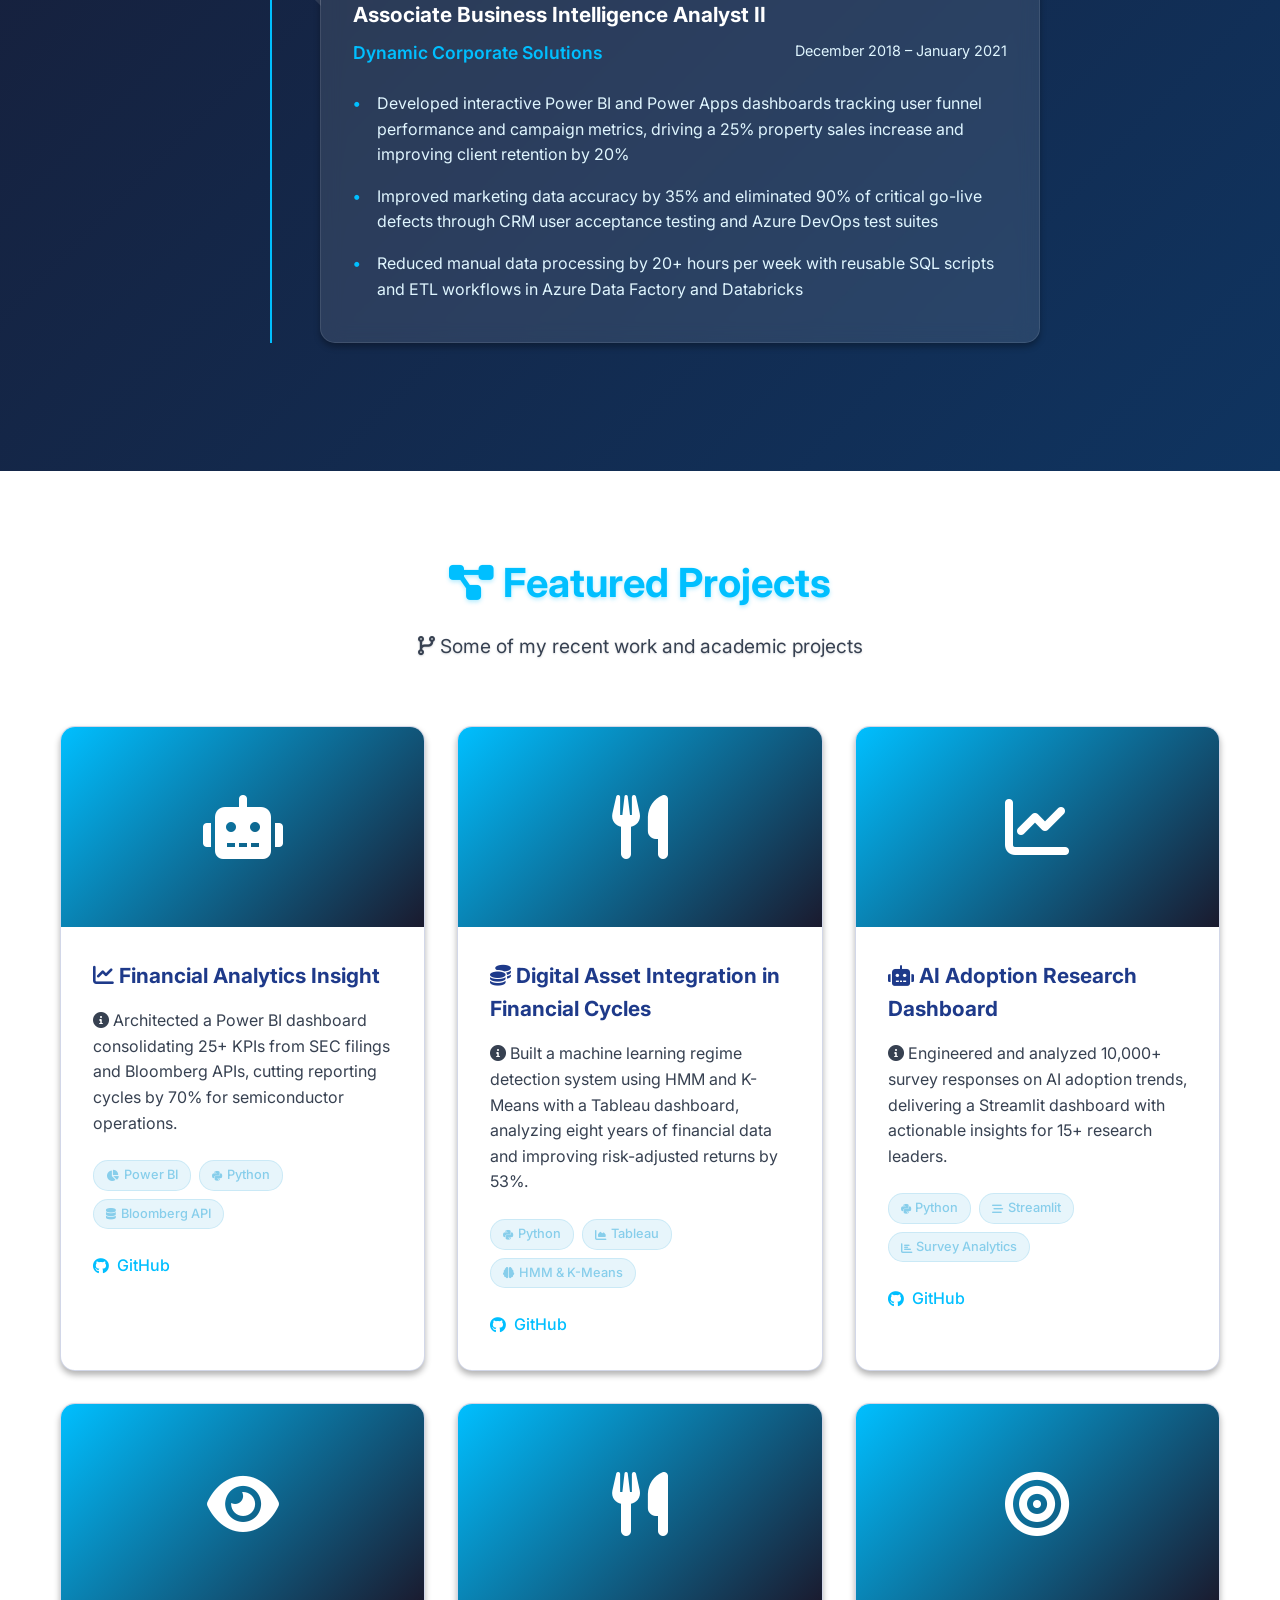
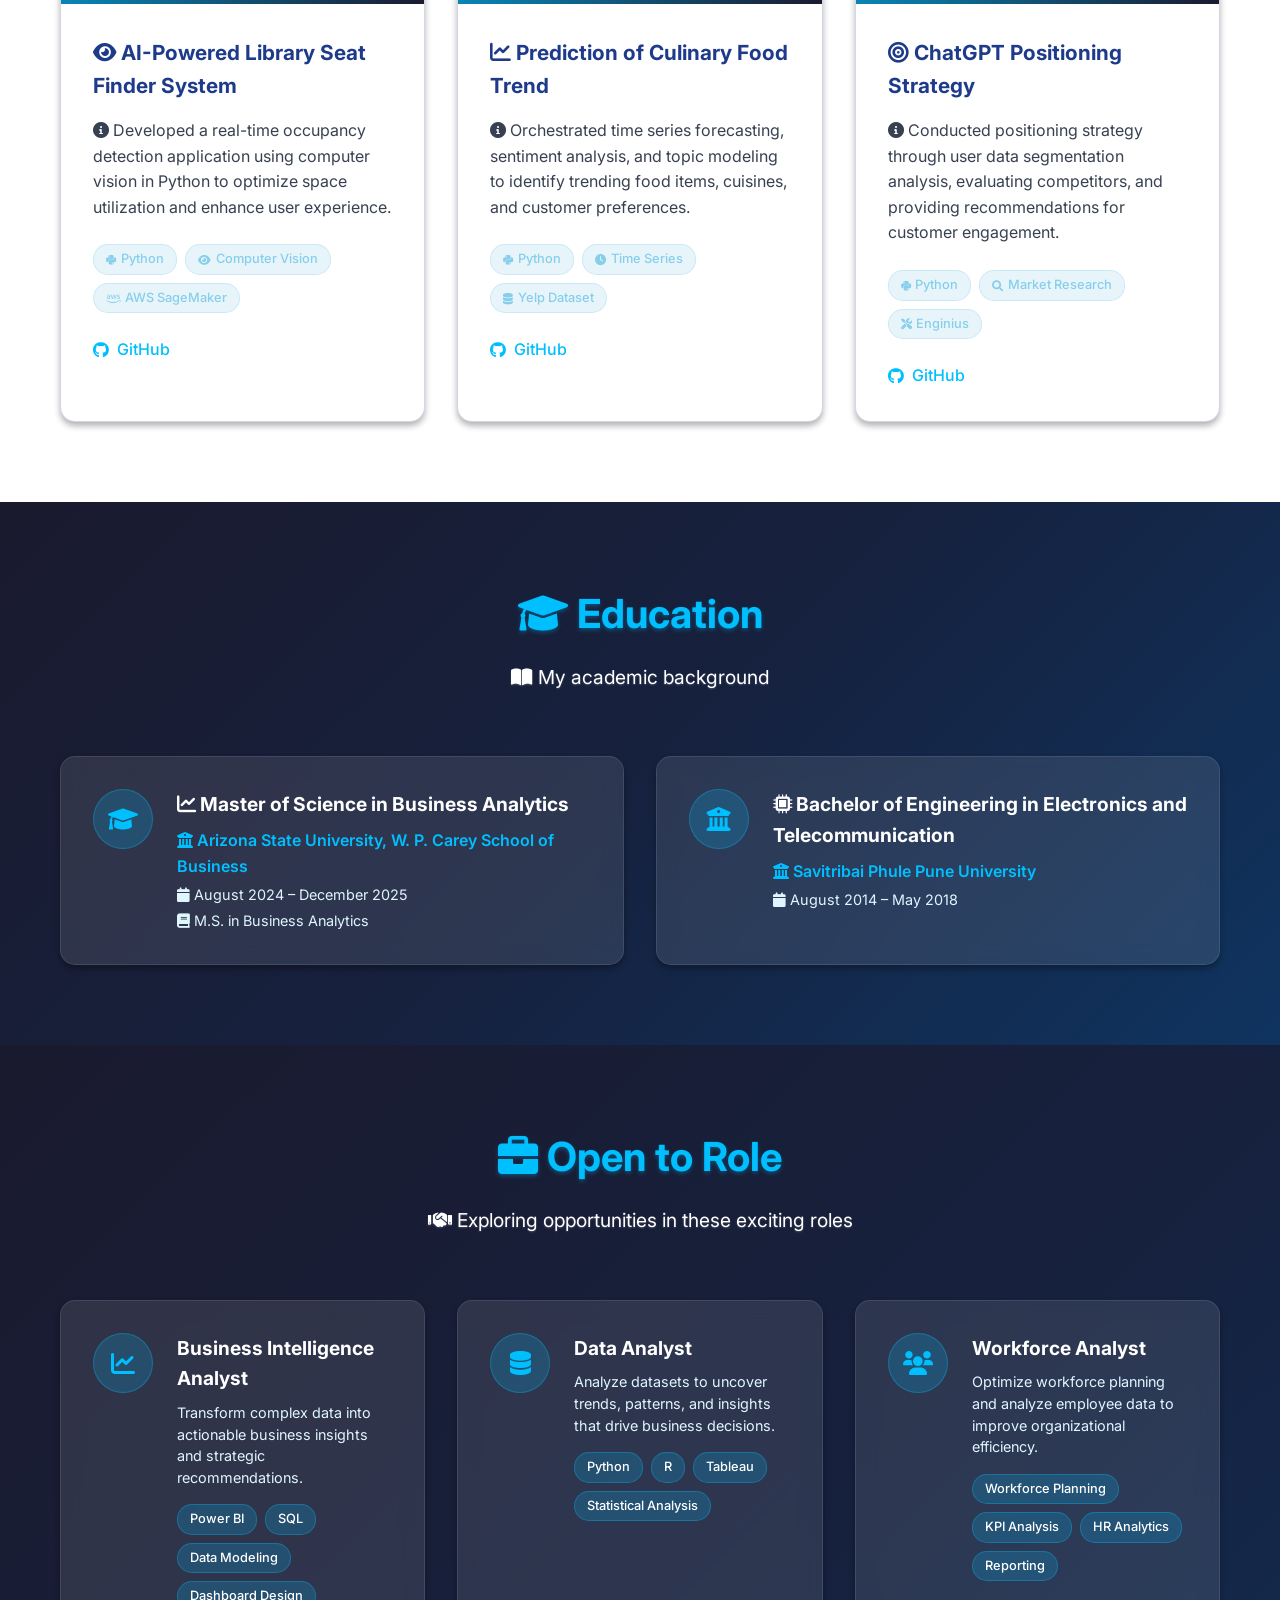
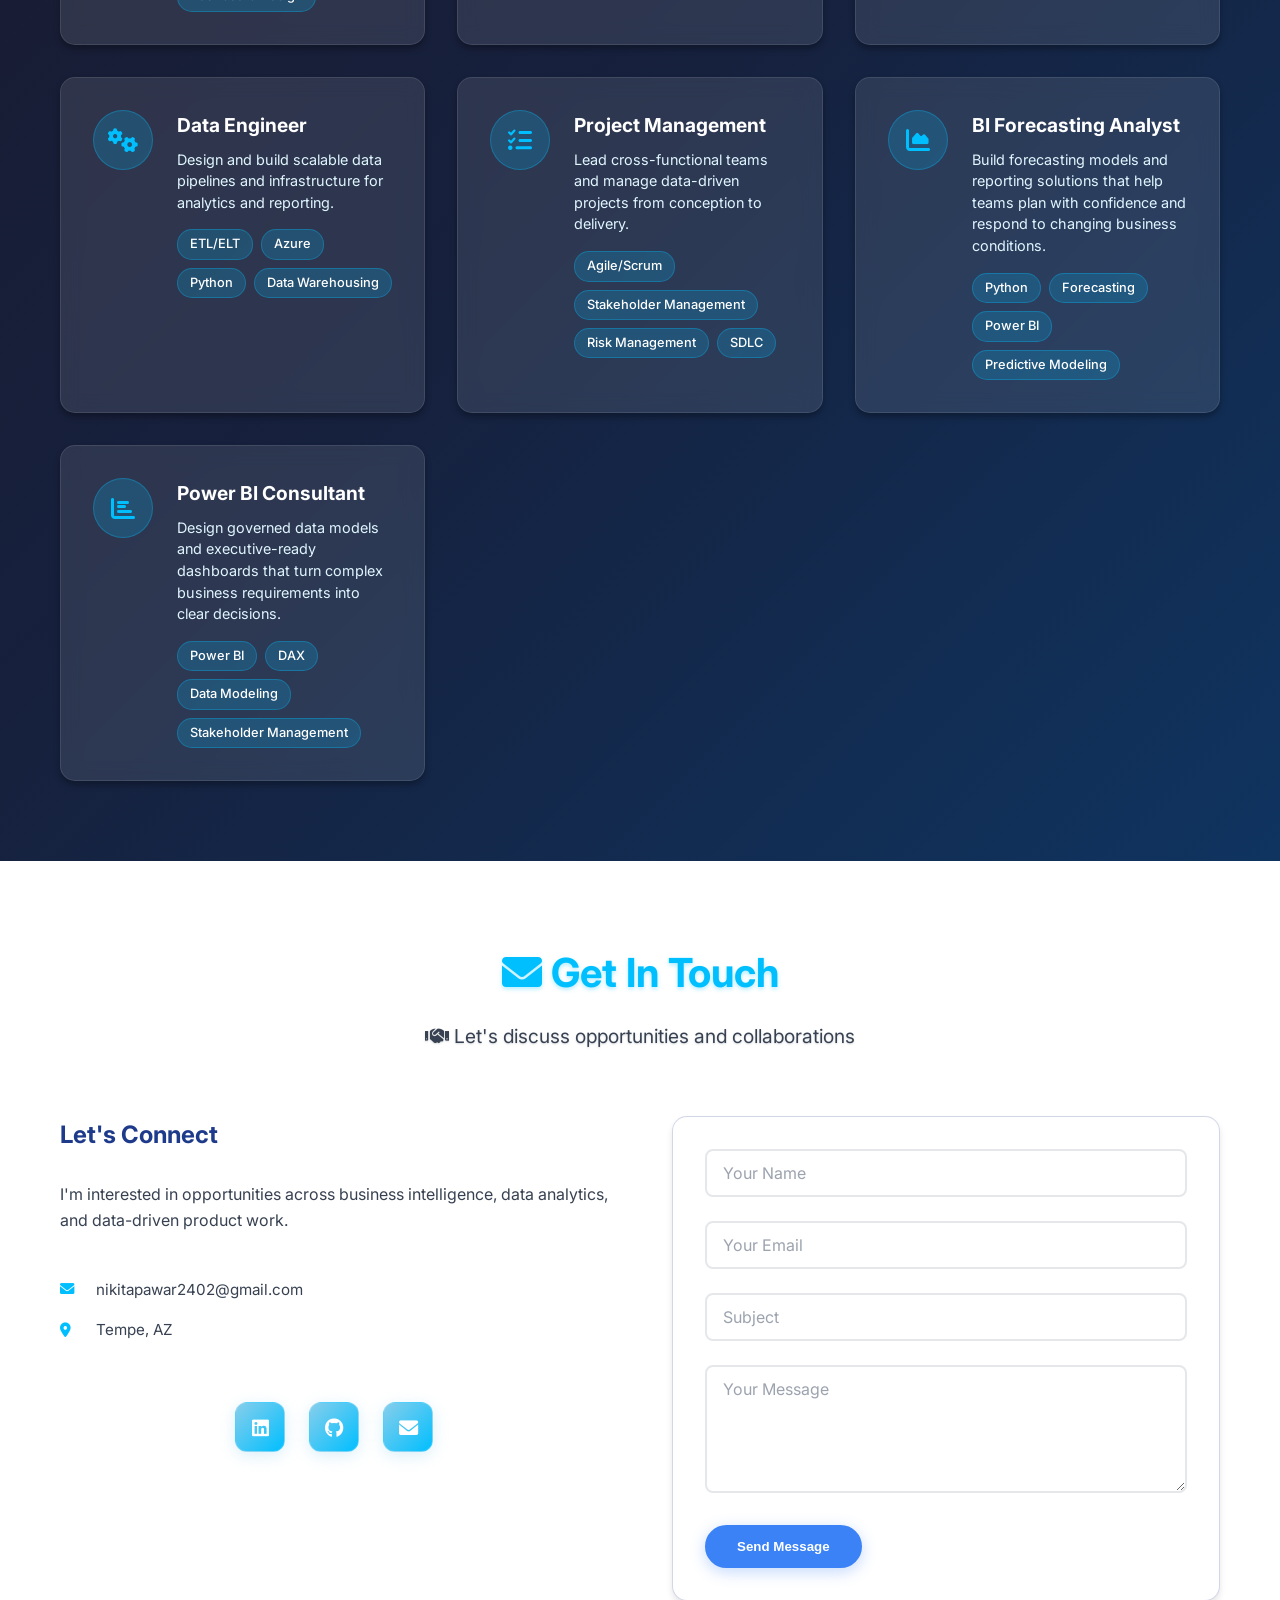
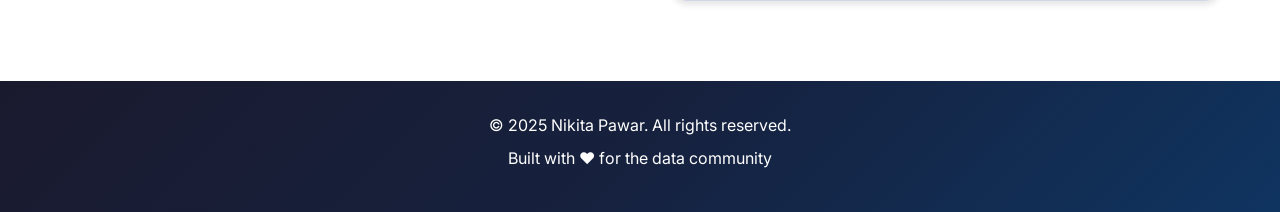
==== commit d4332b5f: "Add files via upload" ====
--- a/index.html
+++ b/index.html
@@ -3,8 +3,8 @@
 <head>
     <meta charset="UTF-8">
     <meta name="viewport" content="width=device-width, initial-scale=1.0">
-    <title>Nikita Pawar - Business Intelligence Analyst & Data Professional</title>
-    <meta name="description" content="Business Intelligence Analyst, Data Analyst with expertise in Power BI,Tableau Python, SQL, and Azure. Currently pursuing MS in Business Analytics at ASU.">
+    <title>Nikita Pawar - Business Intelligence Consultant | Project Manager - Analytics</title>
+    <meta name="description" content="Business Intelligence and data analytics consultant with 6+ years of experience in Power BI, SQL, Python, Azure, and end-to-end BI solutions.">
     
     <!-- Fonts -->
     <link href="https://fonts.googleapis.com/css2?family=Inter:wght@300;400;500;600;700&display=swap" rel="stylesheet">
@@ -42,28 +42,25 @@
         <div class="hero-container">
             <div class="hero-content">
                 <h1 class="hero-name">Hi, I'm <span class="hero-name-highlight">Nikita Pawar</span></h1>
-                <div class="hero-titles">Business Intelligence Analyst | Data Professional | Analytics Enthusiast</div>
+                <div class="hero-titles">Business Intelligence Consultant | Project Manager - Analytics</div>
                 <p class="hero-description">
-                    Driven to turn data into actionable insights and design enterprise-scale solutions 
-                    for complex business problems. Specializing in Power BI, Tableau, SQL, Python, R and Azure 
-                    technologies to drive data-driven decision-making.
+                    BI and data analytics consultant with 6+ years of experience delivering end-to-end BI solutions
+                    across fintech, logistics, and operations. I turn complex data into reliable reporting,
+                    automated workflows, and decisions that move the business forward.
                 </p>
                 <div class="hero-buttons">
                     <a href="#projects" class="btn btn-primary">View My Work</a>
                     <div class="resume-buttons">
-                        <a href="NikitaPawar_Resume.pdf" class="btn btn-secondary" target="_blank">
+                        <a href="NikitaPawar_ResumeBIA.pdf" class="btn btn-secondary" target="_blank" download>
                             <i class="fas fa-download"></i> Download PDF
                         </a>
-                        <a href="resume.html" class="btn btn-resume" target="_blank">
-                            <i class="fas fa-eye"></i> View HTML Resume
-                        </a>
                     </div>
                     <a href="#contact" class="btn btn-contact">Get In Touch</a>
                 </div>
             </div>
             <div class="profile-card">
                 <div class="profile-image">
-                    <img src="Nikita.jpg" alt="Nikita Pawar - Business Intelligence Analyst" />
+                    <img src="NikitaPawar.jpeg" alt="Nikita Pawar - Business Intelligence and Data Analytics Consultant" />
                 </div>
             </div>
         </div>
@@ -80,36 +77,33 @@
             <div class="about-content">
                 <div class="about-text">
                     <p>
-                        I am a results-driven Business Intelligence Developer with over 5 years of experience 
-                        architecting and delivering scalable BI solutions across Finance, Supply Chain, Real Estate, 
-                        and Marketing domains. Currently pursuing a Master's in Business Analytics at Arizona State 
-                        University, I fuse deep industry knowledge with advanced technical expertise to drive 
-                        data-informed decision-making.
+                        I am a BI and data analytics consultant with 6+ years of experience delivering end-to-end
+                        business intelligence solutions across fintech, logistics, and operations. I specialize in
+                        turning complex business questions into clear reporting, governed data models, and practical
+                        recommendations for cross-functional teams.
                     </p>
                     <p>
-                        My core strengths include end-to-end development of interactive dashboards, robust ETL 
-                        pipelines, and optimized data models using Power BI, SQL, and Azure. I excel in translating 
-                        complex business requirements into actionable insights through strategic process modeling 
-                        and advanced analytics. My solutions have consistently improved reporting accuracy, 
-                        streamlined operations, and empowered stakeholders with real-time visibility into 
-                        performance metrics.
+                        My core strengths include Power BI dashboards, SQL and Python analytics, Azure-based ETL
+                        pipelines, data governance, requirements documentation, and stakeholder management. Recent
+                        work has cut reporting cycles by up to 70%, automated more than 40 hours of monthly effort,
+                        and improved operational visibility through reliable, decision-ready data.
                     </p>
                     <div class="about-stats">
                         <div class="stat">
-                            <h3>5+</h3>
-                            <p>Years Experience</p>
+                            <h3>6+</h3>
+                            <p>Years in BI &amp; Analytics</p>
                         </div>
                         <div class="stat">
-                            <h3>15+</h3>
-                            <p>Projects Completed</p>
+                            <h3>40+</h3>
+                            <p>Hours Saved Monthly</p>
                         </div>
                         <div class="stat">
-                            <h3>15+</h3>
-                            <p>BI Solutions Delivered</p>
+                            <h3>70%</h3>
+                            <p>Reporting Cycle Reduction</p>
                         </div>
                         <div class="stat">
-                            <h3>3+</h3>
-                            <p>Years in Analytics</p>
+                            <h3>500K+</h3>
+                            <p>Daily Transactions Monitored</p>
                         </div>
                     </div>
                 </div>
@@ -117,11 +111,11 @@
                     <div class="about-card">
                         <h3>Key Achievements</h3>
                         <ul>
-                            <li>Boosted data accuracy and minimized manual reporting workload</li>
-                            <li>Accelerated decision-making through modernized audit tracking</li>
-                            <li>Cut logistics costs through data integration solutions</li>
-                            <li>Enabled growth in sales through real-time BI dashboards</li>
-                            <li>Received 2023 People Excellence Award for outstanding contributions</li>
+                            <li>Cut reporting cycles by up to 70% with Power BI dashboards and automated data workflows</li>
+                            <li>Saved 40+ hours per month by standardizing DAX, SQL, and Power BI deployments</li>
+                            <li>Improved reconciliation visibility across 500K+ daily transactions in five countries</li>
+                            <li>Increased property sales by 25% through interactive campaign and funnel dashboards</li>
+                            <li>Received the FIS Performance Excellence Award for outstanding contributions</li>
                         </ul>
                     </div>
                 </div>
@@ -186,6 +180,7 @@
                     <h3><i class="fas fa-certificate"></i> Certifications</h3>
                     <div class="skill-items">
                         <span class="skill-item"><i class="fas fa-award"></i> Microsoft Power BI Data Analyst (PL300)</span>
+                        <span class="skill-item"><i class="fas fa-database"></i> Microsoft Fabric Data Engineer (DP-700)</span>
                         <span class="skill-item"><i class="fas fa-medal"></i> Microsoft Fabric Analytics Engineer (DP600)</span>
                     </div>
                 </div>
@@ -201,17 +196,31 @@
                 <p class="section-subtitle"><i class="fas fa-chart-line"></i> My career journey and achievements</p>
             </div>
             <div class="timeline">
+                <div class="timeline-item">
+                    <div class="timeline-marker"><i class="fas fa-university"></i></div>
+                    <div class="timeline-content">
+                        <div class="timeline-header">
+                            <h3>Business Data Analyst</h3>
+                            <span class="timeline-company">Arizona State University</span>
+                            <span class="timeline-date">February 2026 – Present</span>
+                        </div>
+                        <ul class="timeline-description">
+                            <li>Engineered and analyzed datasets containing 10,000+ survey responses on AI adoption trends, developing Streamlit dashboards for 15+ research leaders</li>
+                            <li>Built a Python-based RAG agent using the Claude API, improving internal information retrieval speed by 40%; authored BRD and SRS documentation from intake through validation</li>
+                        </ul>
+                    </div>
+                </div>
                 <div class="timeline-item">
                     <div class="timeline-marker"><i class="fas fa-briefcase"></i></div>
                     <div class="timeline-content">
                         <div class="timeline-header">
-                            <h3>Business Process Outsourcing Intern</h3>
+                            <h3>Project Management Intern - BPO</h3>
                             <span class="timeline-company">Wealth Enhancement Group</span>
                             <span class="timeline-date">July 2025 – August 2025</span>
                         </div>
                         <ul class="timeline-description">
-                            <li>Spearheaded a global initiative to modernize audit tracking & KPI reporting by leveraging Power Platforms, SQL, and Salesforce CRM, accelerating decision-making by 90%</li>
-                            <li>Consolidated cross-functional data into enterprise-grade dashboards to support strategic reporting for special projects & C-suite presentations</li>
+                            <li>Delivered KPI and audit performance reporting that improved operational visibility by 30% by aggregating Salesforce CRM data with SQL scripts in AWS Athena</li>
+                            <li>Audited 10+ standard operating procedures with global workforce partners, reducing process inefficiencies by 14% through automated Excel and Power BI compliance trackers</li>
                         </ul>
                     </div>
                 </div>
@@ -219,14 +228,15 @@
                     <div class="timeline-marker"><i class="fas fa-chart-line"></i></div>
                     <div class="timeline-content">
                         <div class="timeline-header">
-                            <h3>Workforce Analyst II</h3>
+                            <h3>Consultant - BI Analytics</h3>
                             <span class="timeline-company">FIS</span>
                             <span class="timeline-date">November 2021 – July 2024</span>
                         </div>
                         <ul class="timeline-description">
-                            <li>Implemented BI solutions in alignment with stakeholder goals, uncovering bonus overspend, overtime pay, and I&D KPIs; boosted data accuracy by 70%</li>
-                            <li>Led end-to-end ETL pipeline development and BI dashboard deployment with Power Platforms and SQL</li>
-                            <li>Recognized with the 2023 People Excellence Award for outstanding contributions</li>
+                            <li>Designed Power BI dashboards to monitor 500K+ daily authorization transactions and settlement flows across five countries, improving anomaly detection visibility by 35%</li>
+                            <li>Automated SQL reconciliation frameworks across Oracle, Azure Databricks, Power Apps, and Power BI, reducing manual reconciliation effort by 60%</li>
+                            <li>Standardized DAX, SQL, and Power BI deployments with Git and Power Automate, saving 40+ hours per month and accelerating deployment efficiency by 85%</li>
+                            <li>Received the Performance Excellence Award for outstanding contributions</li>
                         </ul>
                     </div>
                 </div>
@@ -234,13 +244,13 @@
                     <div class="timeline-marker"><i class="fas fa-code"></i></div>
                     <div class="timeline-content">
                         <div class="timeline-header">
-                            <h3>Software Engineer</h3>
+                            <h3>Senior Business Intelligence Analyst II</h3>
                             <span class="timeline-company">Infogain</span>
                             <span class="timeline-date">April 2021 – October 2021</span>
                         </div>
                         <ul class="timeline-description">
-                            <li>Delivered scalable BI and data integration solutions through diverse collaboration, utilizing SQL and Azure optimization</li>
-                            <li>Strengthened sales forecasting and cut logistics costs by 30% through data integration across platforms</li>
+                            <li>Implemented Python forecasting models and Power BI dashboards with five or more dataflows, improving demand planning accuracy by 30%</li>
+                            <li>Migrated legacy SSRS workflows to Azure Data Factory pipelines connected to Oracle 11g, reducing Power BI report refresh time by 40%</li>
                         </ul>
                     </div>
                 </div>
@@ -248,13 +258,14 @@
                     <div class="timeline-marker"><i class="fas fa-chart-pie"></i></div>
                     <div class="timeline-content">
                         <div class="timeline-header">
-                            <h3>Business Intelligence Developer</h3>
+                            <h3>Associate Business Intelligence Analyst II</h3>
                             <span class="timeline-company">Dynamic Corporate Solutions</span>
                             <span class="timeline-date">December 2018 – January 2021</span>
                         </div>
                         <ul class="timeline-description">
-                            <li>Designed and deployed data models and ETL pipelines in SQL and Azure to consolidate structured datasets</li>
-                            <li>Built real-time BI dashboards that increased transparency into property sales, enabling 25% growth in sales</li>
+                            <li>Developed interactive Power BI and Power Apps dashboards tracking user funnel performance and campaign metrics, driving a 25% property sales increase and improving client retention by 20%</li>
+                            <li>Improved marketing data accuracy by 35% and eliminated 90% of critical go-live defects through CRM user acceptance testing and Azure DevOps test suites</li>
+                            <li>Reduced manual data processing by 20+ hours per week with reusable SQL scripts and ETL workflows in Azure Data Factory and Databricks</li>
                         </ul>
                     </div>
                 </div>
@@ -273,6 +284,63 @@
                 <div class="project-card">
                     <div class="project-image">
                         <i class="fas fa-robot"></i>
+                    </div>
+                    <div class="project-content">
+                        <h3><i class="fas fa-chart-line"></i> Financial Analytics Insight</h3>
+                        <p><i class="fas fa-info-circle"></i> Architected a Power BI dashboard consolidating 25+ KPIs from SEC filings and Bloomberg APIs, cutting reporting cycles by 70% for semiconductor operations.</p>
+                        <div class="project-tech">
+                            <span class="tech-tag"><i class="fas fa-chart-pie"></i> Power BI</span>
+                            <span class="tech-tag"><i class="fab fa-python"></i> Python</span>
+                            <span class="tech-tag"><i class="fas fa-database"></i> Bloomberg API</span>
+                        </div>
+                        <div class="project-links">
+                            <a href="https://github.com/nikitapawarnp" target="_blank" class="project-link">
+                                <i class="fab fa-github"></i> GitHub
+                            </a>
+                        </div>
+                    </div>
+                </div>
+                <div class="project-card">
+                    <div class="project-image">
+                        <i class="fas fa-utensils"></i>
+                    </div>
+                    <div class="project-content">
+                        <h3><i class="fas fa-coins"></i> Digital Asset Integration in Financial Cycles</h3>
+                        <p><i class="fas fa-info-circle"></i> Built a machine learning regime detection system using HMM and K-Means with a Tableau dashboard, analyzing eight years of financial data and improving risk-adjusted returns by 53%.</p>
+                        <div class="project-tech">
+                            <span class="tech-tag"><i class="fab fa-python"></i> Python</span>
+                            <span class="tech-tag"><i class="fas fa-chart-area"></i> Tableau</span>
+                            <span class="tech-tag"><i class="fas fa-brain"></i> HMM &amp; K-Means</span>
+                        </div>
+                        <div class="project-links">
+                            <a href="https://github.com/nikitapawarnp" target="_blank" class="project-link">
+                                <i class="fab fa-github"></i> GitHub
+                            </a>
+                        </div>
+                    </div>
+                </div>
+                <div class="project-card">
+                    <div class="project-image">
+                        <i class="fas fa-chart-line"></i>
+                    </div>
+                    <div class="project-content">
+                        <h3><i class="fas fa-robot"></i> AI Adoption Research Dashboard</h3>
+                        <p><i class="fas fa-info-circle"></i> Engineered and analyzed 10,000+ survey responses on AI adoption trends, delivering a Streamlit dashboard with actionable insights for 15+ research leaders.</p>
+                        <div class="project-tech">
+                            <span class="tech-tag"><i class="fab fa-python"></i> Python</span>
+                            <span class="tech-tag"><i class="fas fa-stream"></i> Streamlit</span>
+                            <span class="tech-tag"><i class="fas fa-chart-bar"></i> Survey Analytics</span>
+                        </div>
+                        <div class="project-links">
+                            <a href="https://github.com/nikitapawarnp" target="_blank" class="project-link">
+                                <i class="fab fa-github"></i> GitHub
+                            </a>
+                        </div>
+                    </div>
+                </div>
+                <div class="project-card">
+                    <div class="project-image">
+                        <i class="fas fa-eye"></i>
                     </div>
                     <div class="project-content">
                         <h3><i class="fas fa-eye"></i> AI-Powered Library Seat Finder System</h3>
@@ -295,7 +363,7 @@
                     </div>
                     <div class="project-content">
                         <h3><i class="fas fa-chart-line"></i> Prediction of Culinary Food Trend</h3>
-                        <p><i class="fas fa-info-circle"></i> Orchestrated time series forecasting, sentiment analysis and topic modelling to identify trending food items, cuisines, and customer preferences.</p>
+                        <p><i class="fas fa-info-circle"></i> Orchestrated time series forecasting, sentiment analysis, and topic modeling to identify trending food items, cuisines, and customer preferences.</p>
                         <div class="project-tech">
                             <span class="tech-tag"><i class="fab fa-python"></i> Python</span>
                             <span class="tech-tag"><i class="fas fa-clock"></i> Time Series</span>
@@ -310,11 +378,11 @@
                 </div>
                 <div class="project-card">
                     <div class="project-image">
-                        <i class="fas fa-chart-line"></i>
+                        <i class="fas fa-bullseye"></i>
                     </div>
                     <div class="project-content">
                         <h3><i class="fas fa-bullseye"></i> ChatGPT Positioning Strategy</h3>
-                        <p><i class="fas fa-info-circle"></i> Conducted positioning strategy through user data segmentation analysis, evaluating competitors and providing recommendations for customer engagement.</p>
+                        <p><i class="fas fa-info-circle"></i> Conducted positioning strategy through user data segmentation analysis, evaluating competitors, and providing recommendations for customer engagement.</p>
                         <div class="project-tech">
                             <span class="tech-tag"><i class="fab fa-python"></i> Python</span>
                             <span class="tech-tag"><i class="fas fa-search"></i> Market Research</span>
@@ -345,9 +413,9 @@
                     </div>
                     <div class="education-content">
                         <h3><i class="fas fa-chart-line"></i> Master of Science in Business Analytics</h3>
-                        <p class="education-school"><i class="fas fa-university"></i> Arizona State University, Tempe, AZ</p>
+                        <p class="education-school"><i class="fas fa-university"></i> Arizona State University, W. P. Carey School of Business</p>
                         <p class="education-date"><i class="fas fa-calendar"></i> August 2024 – December 2025</p>
-                        <p class="education-coursework"><i class="fas fa-book"></i> Relevant Coursework: ML in Business, Descriptive & Predictive Analytics, AI and Data Analytics Strategy, AWS</p>
+                        <p class="education-coursework"><i class="fas fa-book"></i> M.S. in Business Analytics</p>
                     </div>
                 </div>
                 <div class="education-card">
@@ -356,7 +424,7 @@
                     </div>
                     <div class="education-content">
                         <h3><i class="fas fa-microchip"></i> Bachelor of Engineering in Electronics and Telecommunication</h3>
-                        <p class="education-school"><i class="fas fa-university"></i> University of Pune (PICT)</p>
+                        <p class="education-school"><i class="fas fa-university"></i> Savitribai Phule Pune University</p>
                         <p class="education-date"><i class="fas fa-calendar"></i> August 2014 – May 2018</p>
                     </div>
                 </div>
@@ -404,21 +472,6 @@
                 </div>
                 <div class="role-card">
                     <div class="role-icon">
-                        <i class="fas fa-chart-pie"></i>
-                    </div>
-                    <div class="role-content">
-                        <h3>Financial Analyst</h3>
-                        <p>Evaluate financial data to support investment decisions and business planning.</p>
-                        <div class="role-skills">
-                            <span class="skill-tag">Financial Modeling</span>
-                            <span class="skill-tag">Excel</span>
-                            <span class="skill-tag">Forecasting</span>
-                            <span class="skill-tag">Risk Analysis</span>
-                        </div>
-                    </div>
-                </div>
-                <div class="role-card">
-                    <div class="role-icon">
                         <i class="fas fa-users"></i>
                     </div>
                     <div class="role-content">
@@ -462,6 +515,36 @@
                         </div>
                     </div>
                 </div>
+                <div class="role-card">
+                    <div class="role-icon">
+                        <i class="fas fa-chart-area"></i>
+                    </div>
+                    <div class="role-content">
+                        <h3>BI Forecasting Analyst</h3>
+                        <p>Build forecasting models and reporting solutions that help teams plan with confidence and respond to changing business conditions.</p>
+                        <div class="role-skills">
+                            <span class="skill-tag">Python</span>
+                            <span class="skill-tag">Forecasting</span>
+                            <span class="skill-tag">Power BI</span>
+                            <span class="skill-tag">Predictive Modeling</span>
+                        </div>
+                    </div>
+                </div>
+                <div class="role-card">
+                    <div class="role-icon">
+                        <i class="fas fa-chart-bar"></i>
+                    </div>
+                    <div class="role-content">
+                        <h3>Power BI Consultant</h3>
+                        <p>Design governed data models and executive-ready dashboards that turn complex business requirements into clear decisions.</p>
+                        <div class="role-skills">
+                            <span class="skill-tag">Power BI</span>
+                            <span class="skill-tag">DAX</span>
+                            <span class="skill-tag">Data Modeling</span>
+                            <span class="skill-tag">Stakeholder Management</span>
+                        </div>
+                    </div>
+                </div>
             </div>
         </div>
     </section>
@@ -476,11 +559,15 @@
             <div class="contact-content">
                 <div class="contact-info">
                     <h3>Let's Connect</h3>
-                    <p>I'm always interested in discussing new opportunities in Business Intelligence, Data Analytics, and Product Management roles.</p>
+                    <p>I'm interested in opportunities across business intelligence, data analytics, and data-driven product work.</p>
                     <div class="contact-details">
                         <div class="contact-item">
                             <i class="fas fa-envelope"></i>
                             <span>nikitapawar2402@gmail.com</span>
+                        </div>
+                        <div class="contact-item">
+                            <i class="fas fa-map-marker-alt"></i>
+                            <span>Tempe, AZ</span>
                         </div>
                     </div>
                     <div class="contact-social">
@@ -496,7 +583,10 @@
                     </div>
                 </div>
                 <div class="contact-form">
-                    <form id="contactForm">
+                    <form id="contactForm" action="https://formsubmit.co/nikitapawar2402@gmail.com" method="POST">
+                        <input type="hidden" name="_subject" value="New portfolio contact message">
+                        <input type="hidden" name="_template" value="table">
+                        <input type="hidden" name="_captcha" value="true">
                         <div class="form-group">
                             <input type="text" id="name" name="name" placeholder="Your Name" required>
                         </div>
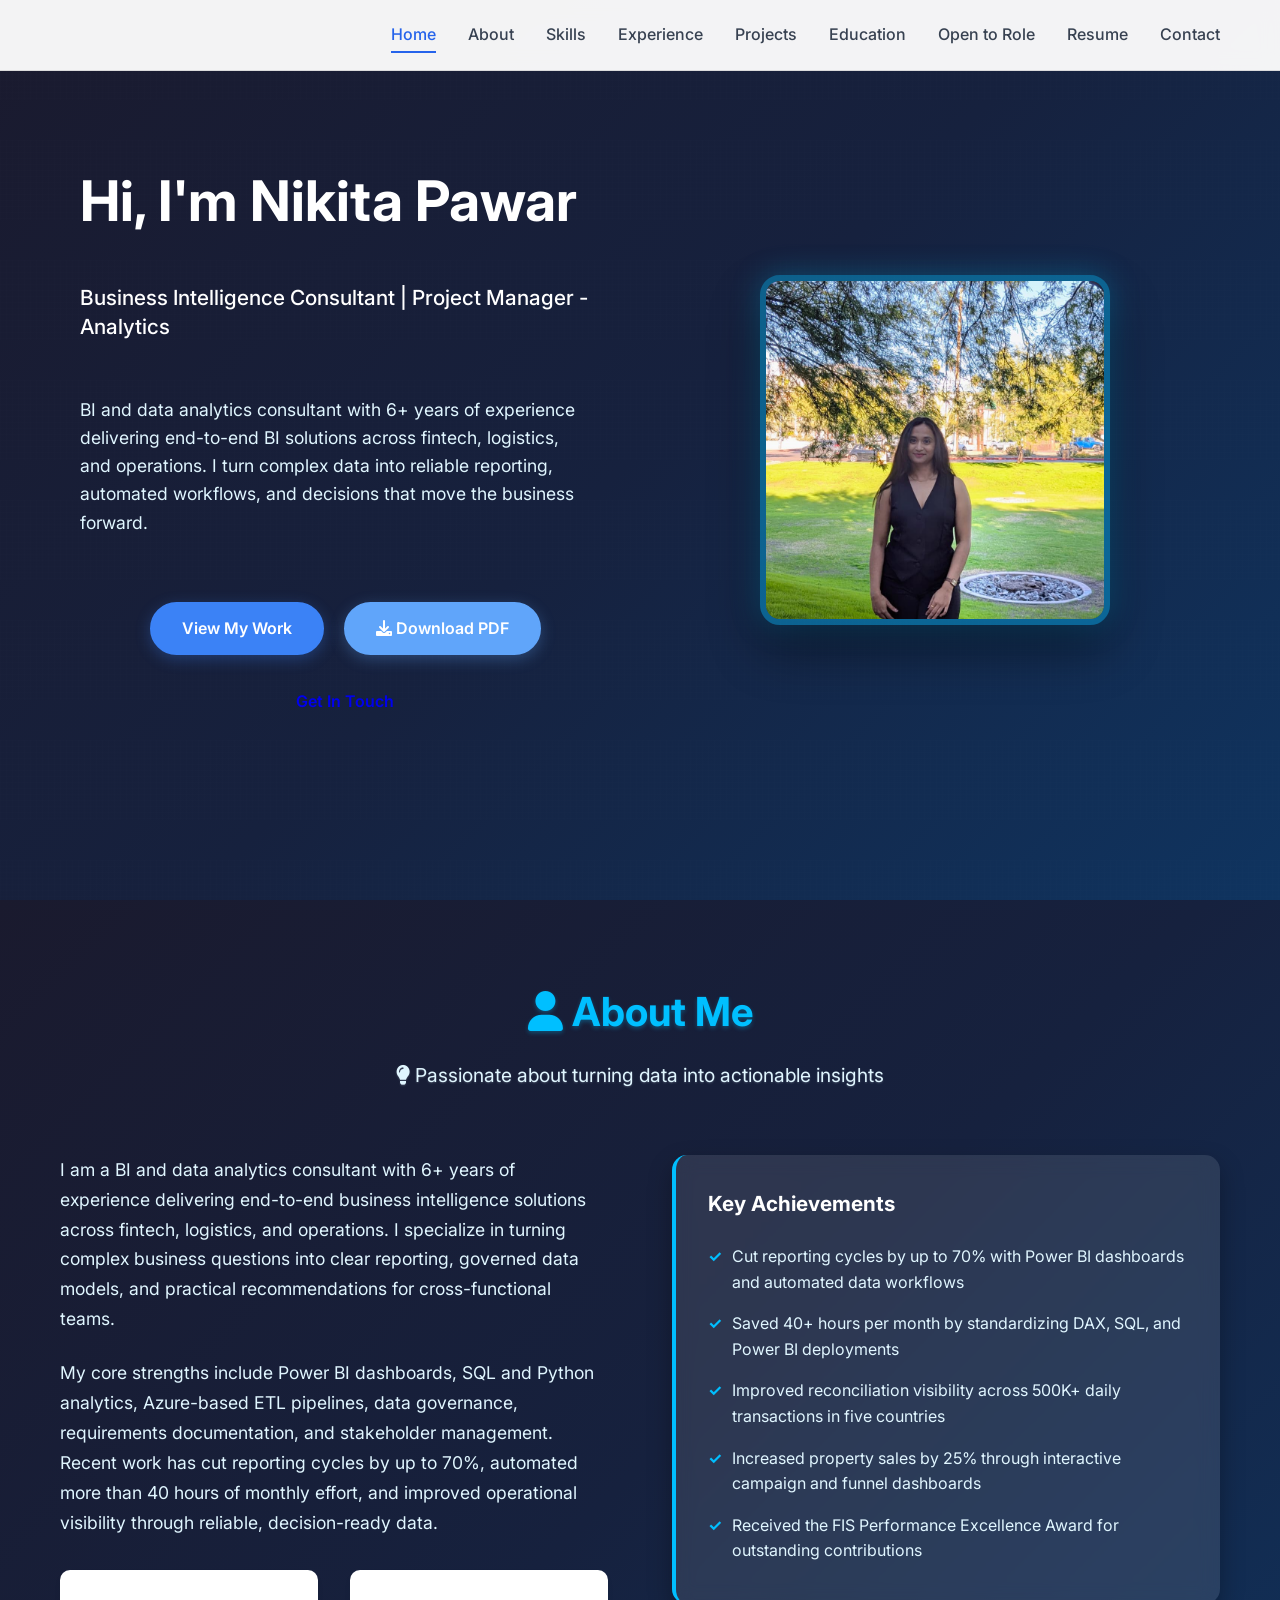
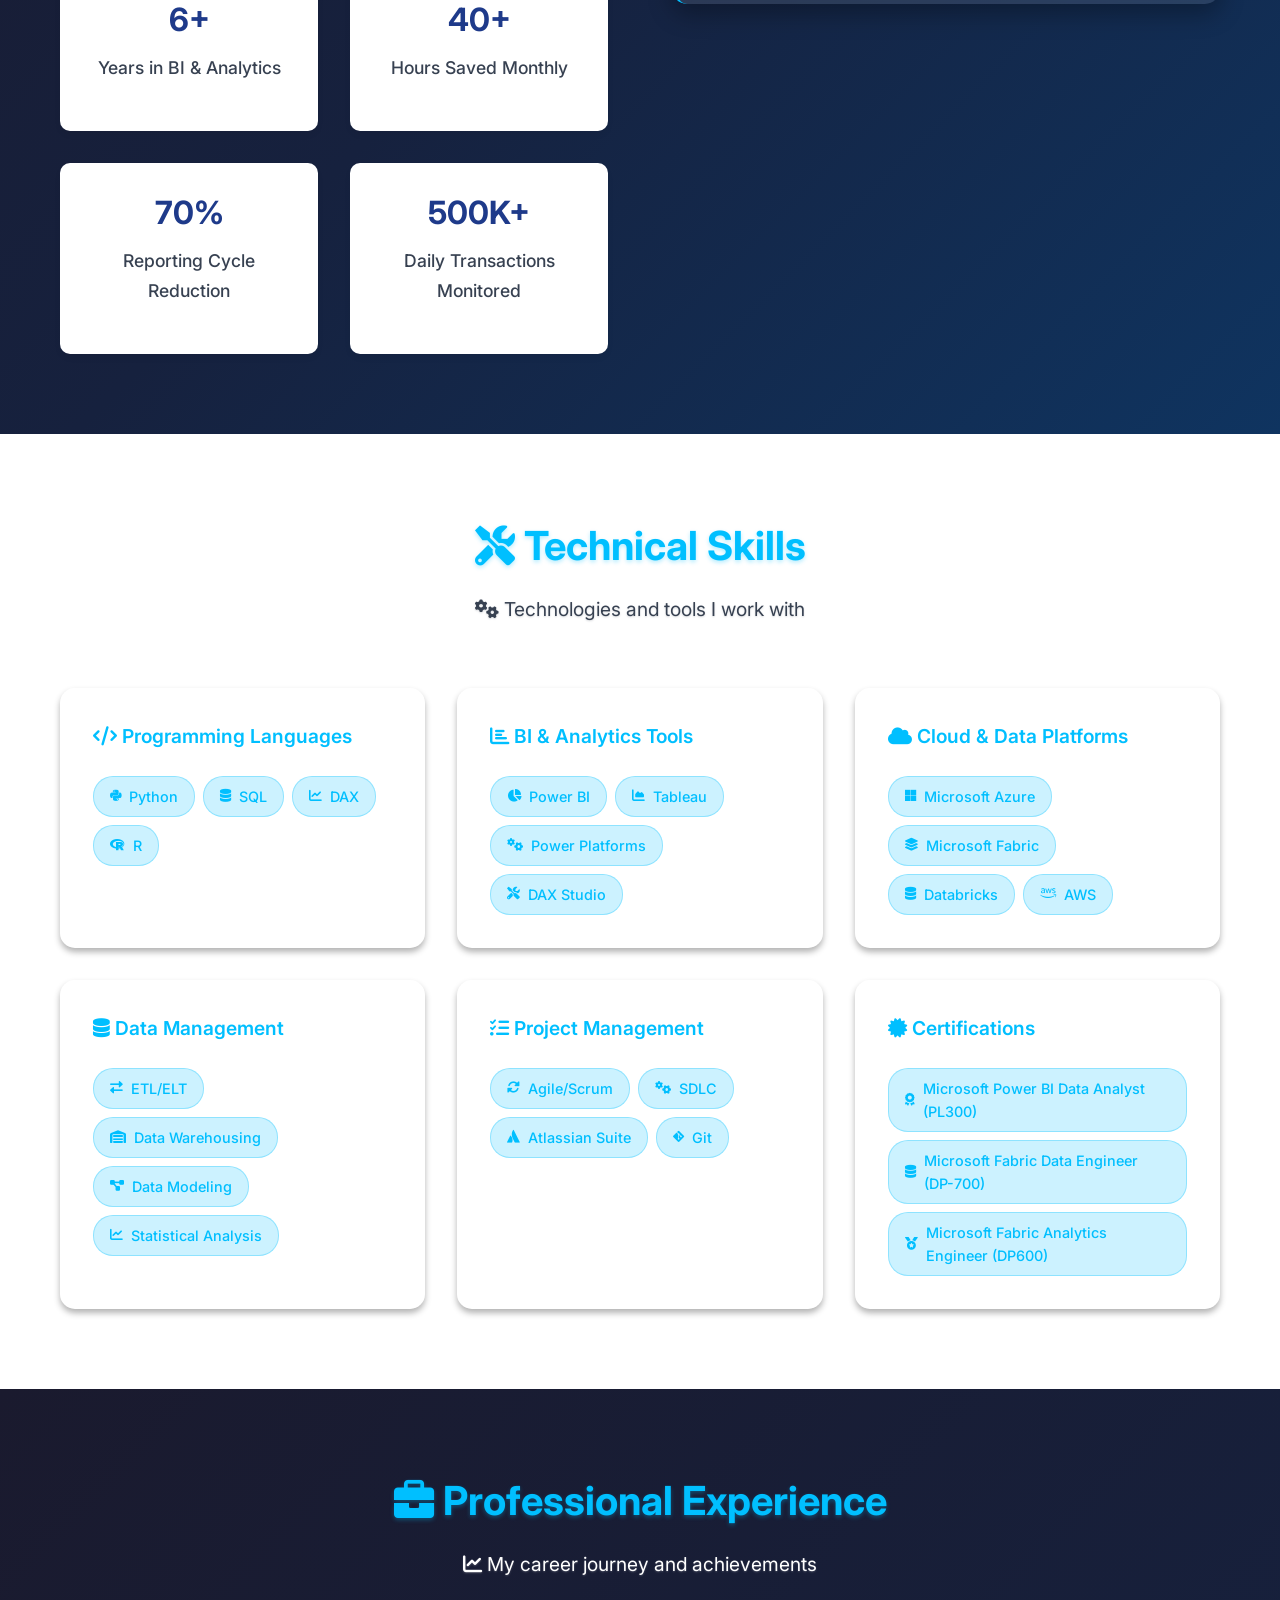
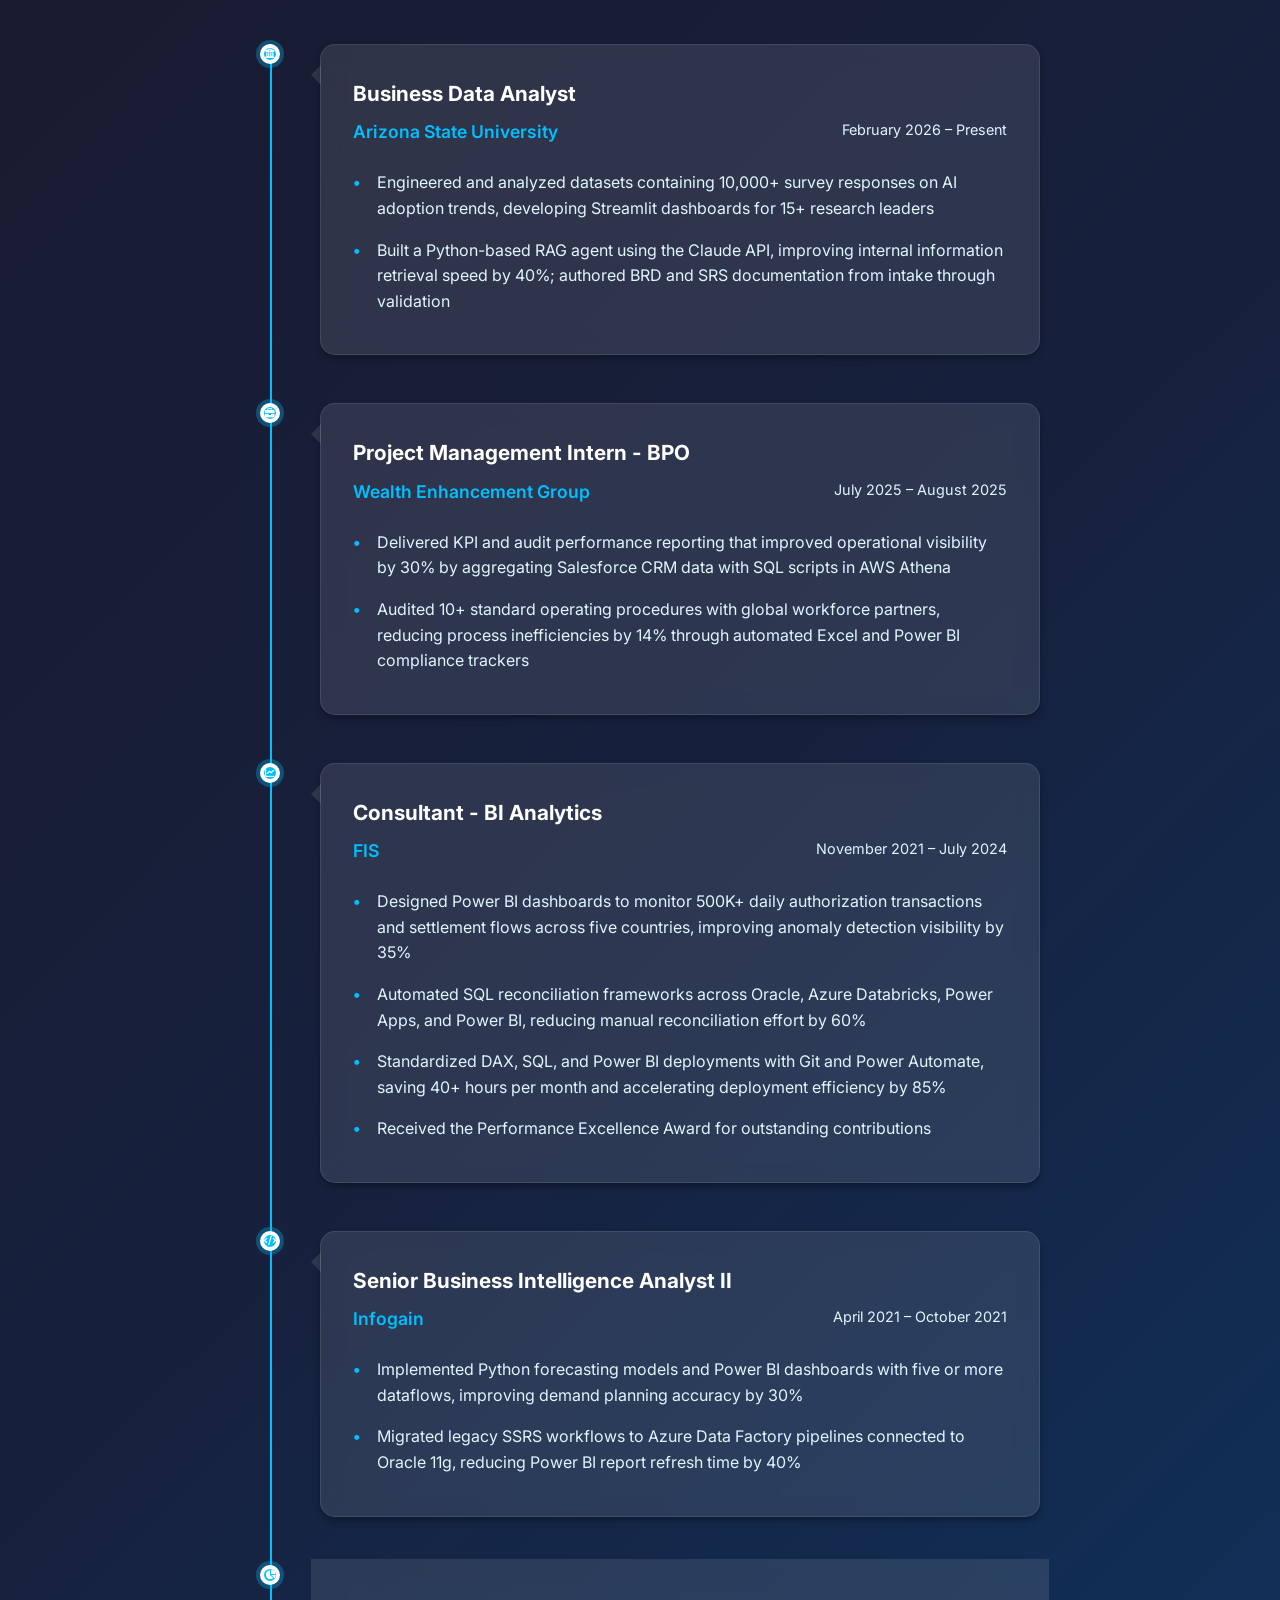
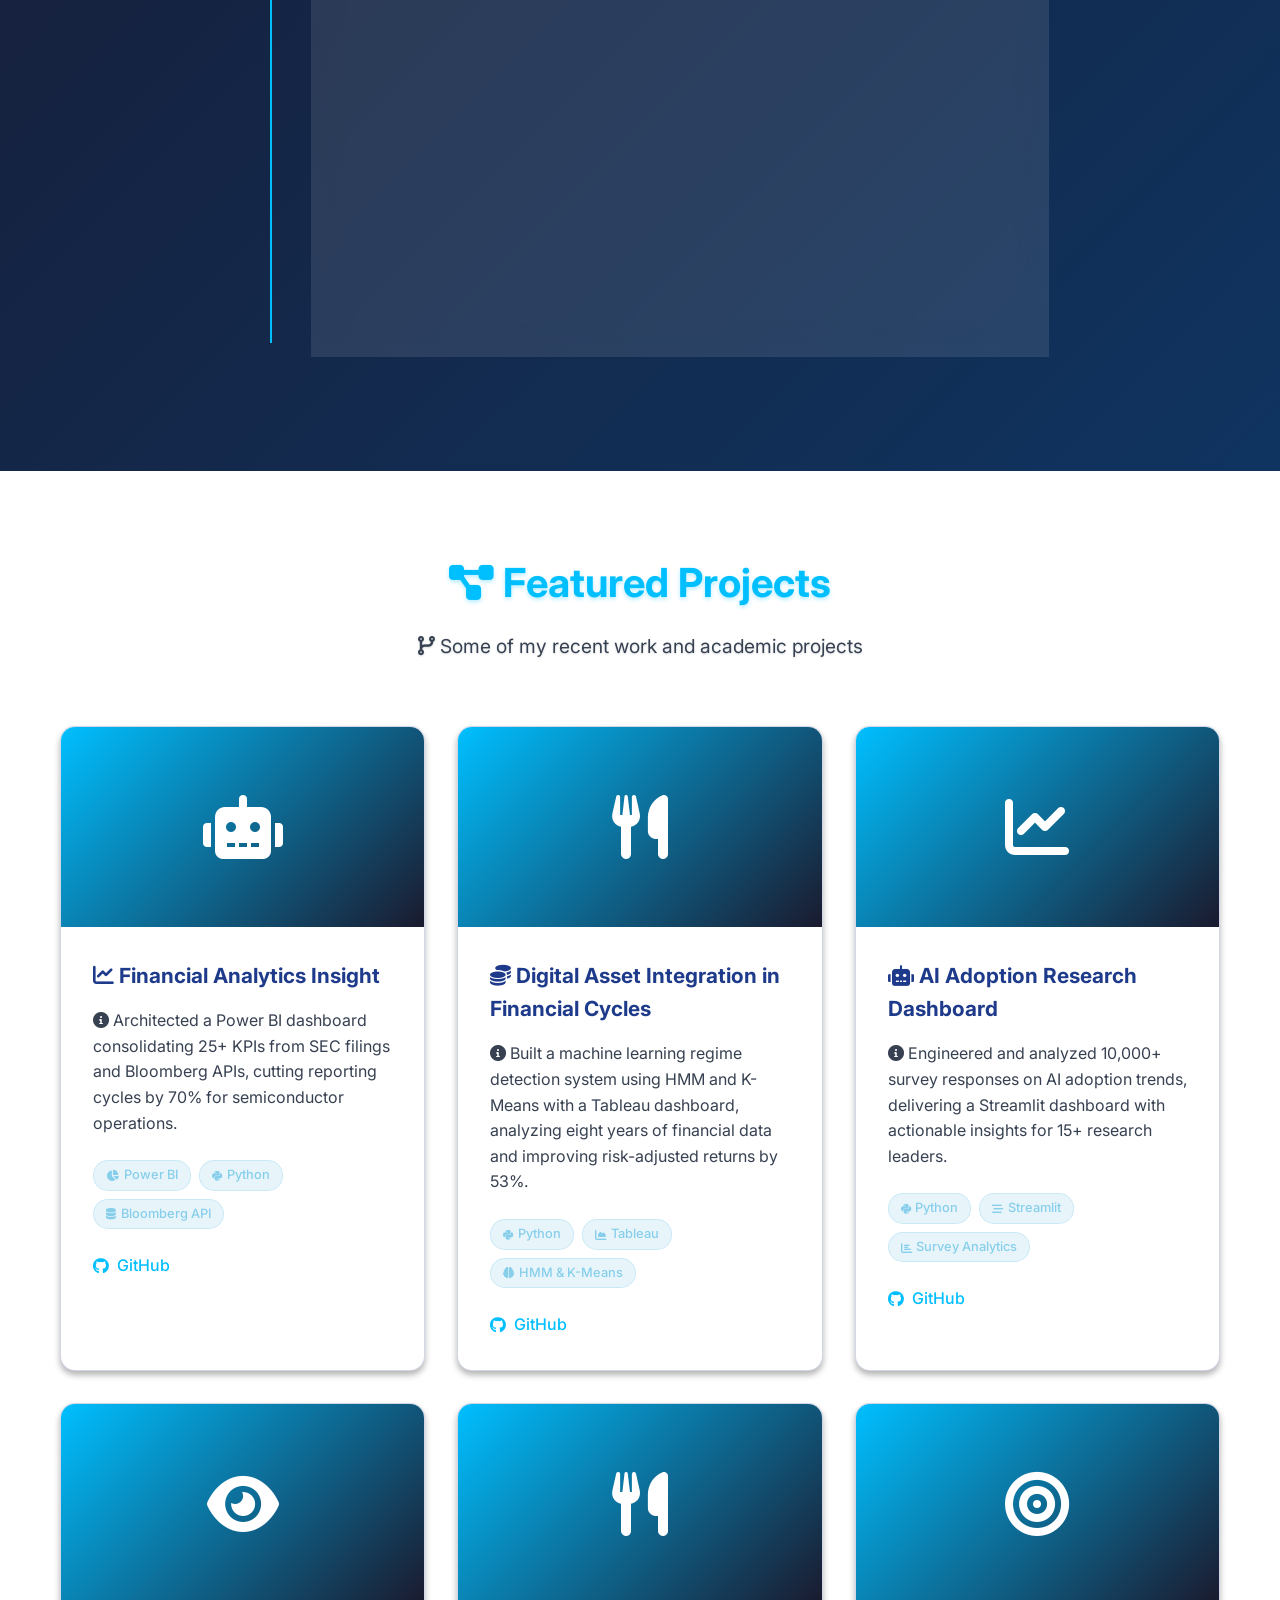
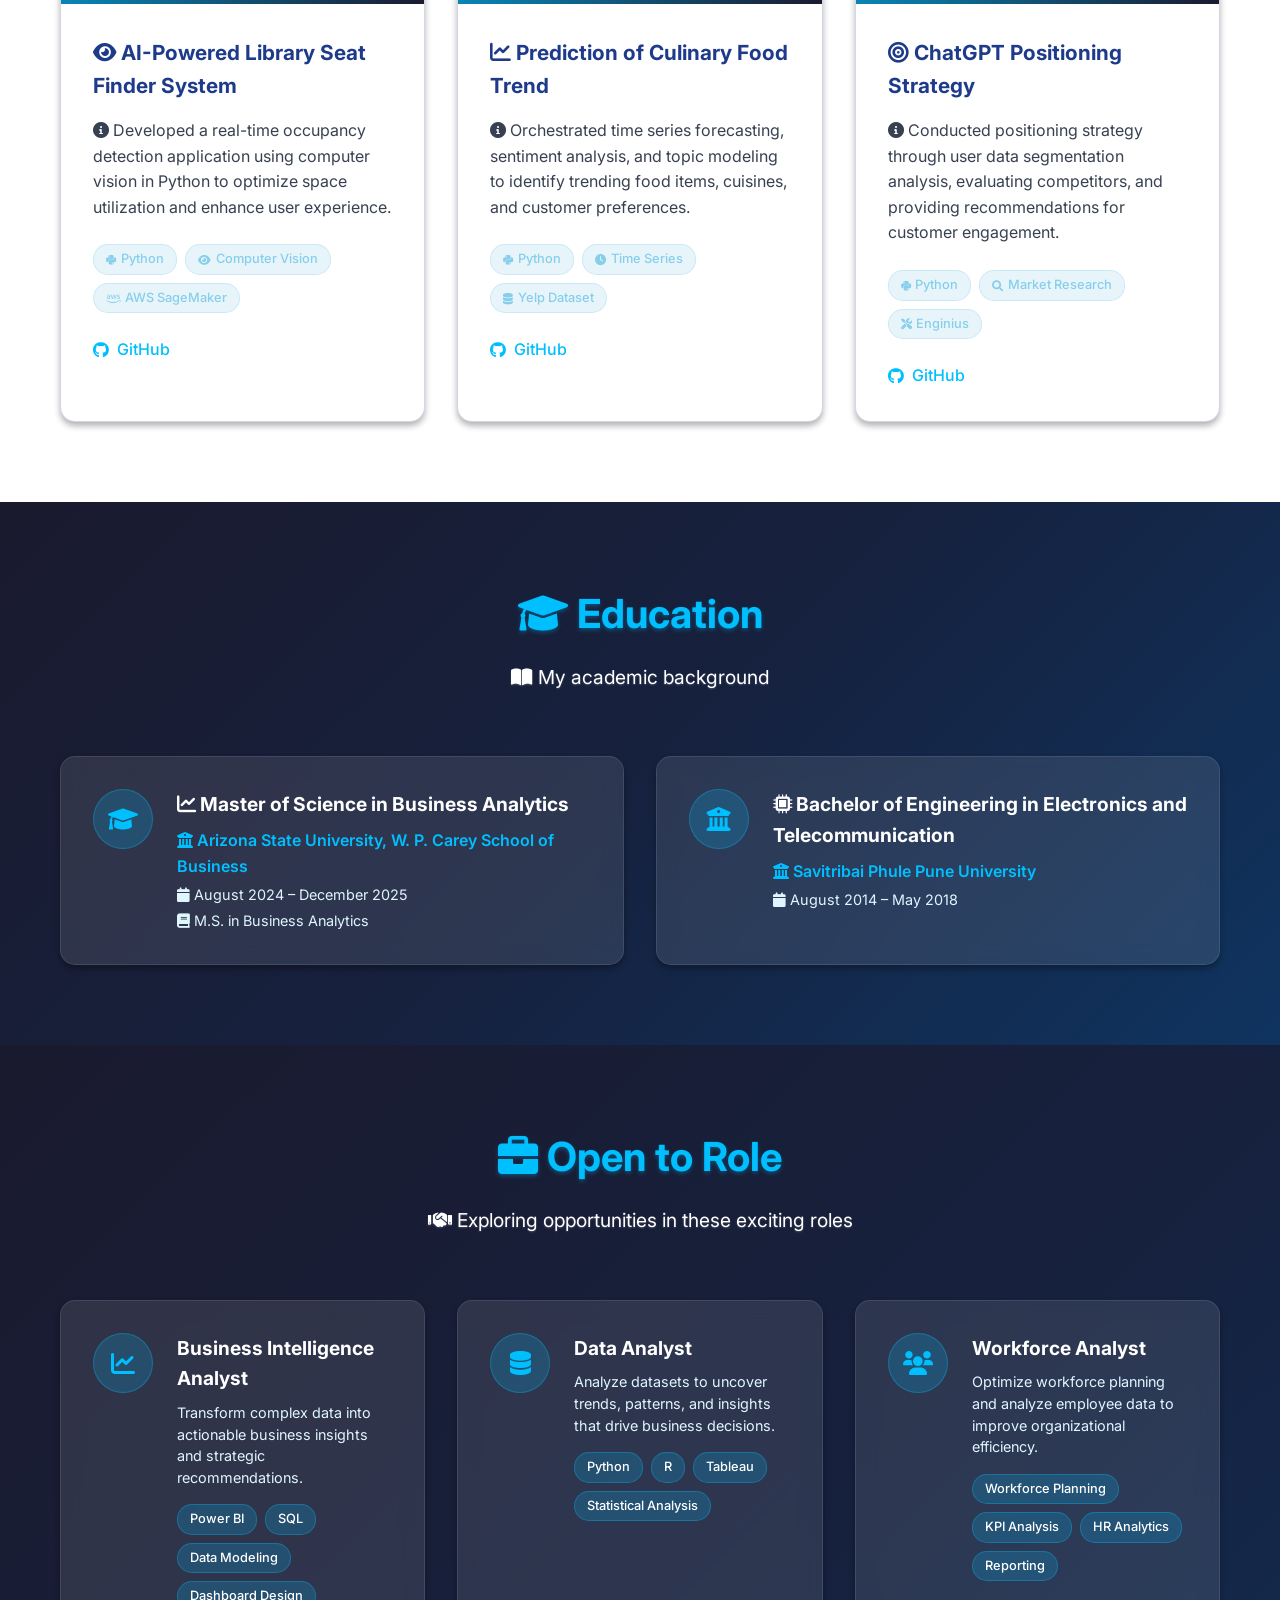
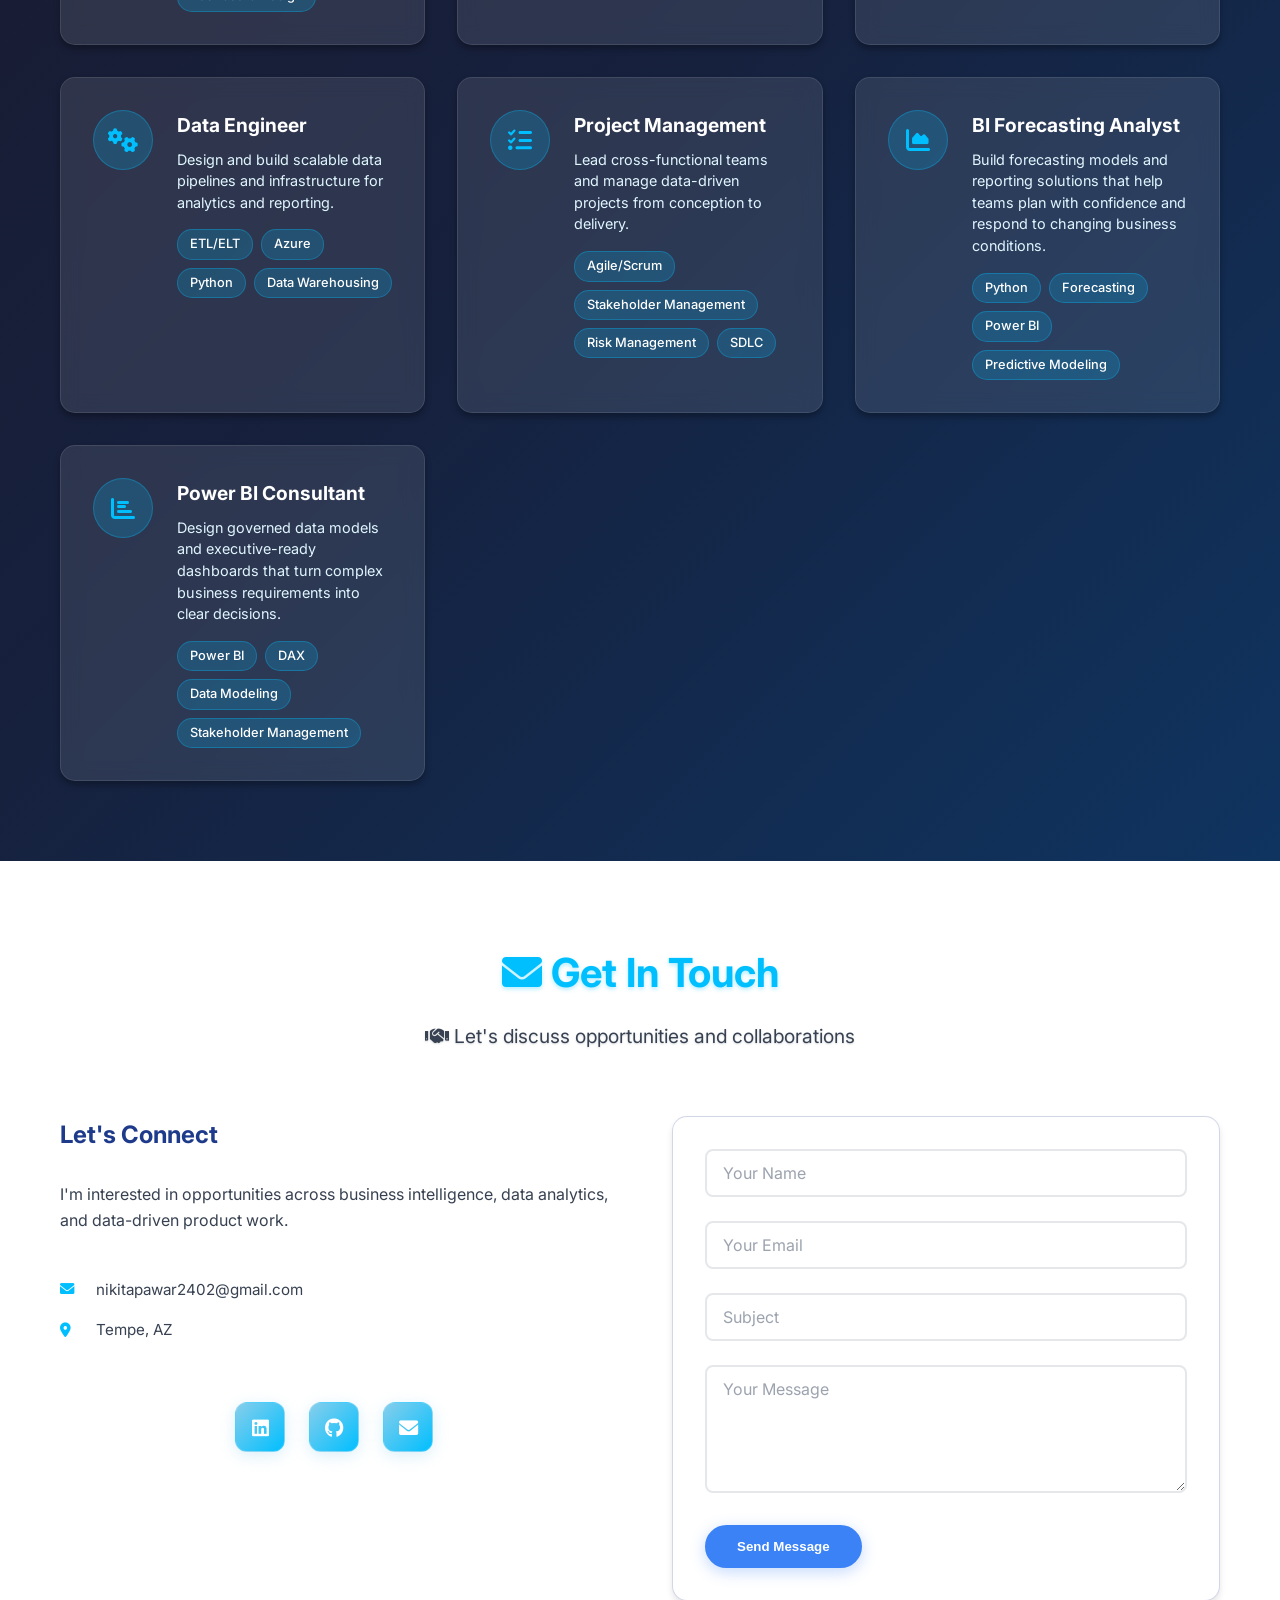
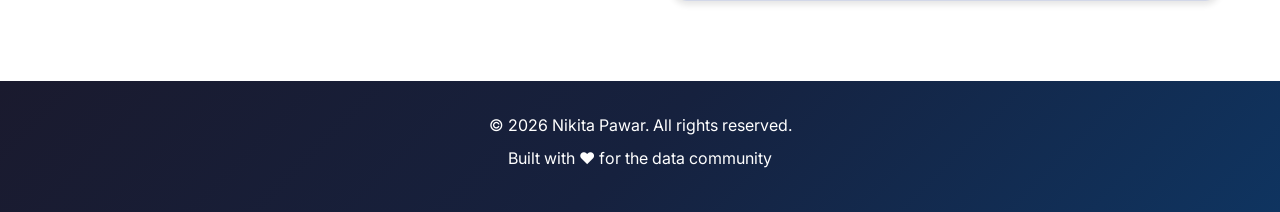
==== commit 2c9a483f: "Add files via upload" ====
--- a/index.html
+++ b/index.html
@@ -60,7 +60,7 @@
             </div>
             <div class="profile-card">
                 <div class="profile-image">
-                    <img src="NikitaPawar.jpeg" alt="Nikita Pawar - Business Intelligence and Data Analytics Consultant" />
+                    <img src="./NikitaPawar.jpeg" alt="Nikita Pawar - Business Intelligence and Data Analytics Consultant" onerror="this.classList.add('image-unavailable')" />
                 </div>
             </div>
         </div>
@@ -583,7 +583,7 @@
                     </div>
                 </div>
                 <div class="contact-form">
-                    <form id="contactForm" action="https://formsubmit.co/nikitapawar2402@gmail.com" method="POST">
+                    <form id="contactForm" action="https://formsubmit.co/ajax/nikitapawar2402@gmail.com" method="POST">
                         <input type="hidden" name="_subject" value="New portfolio contact message">
                         <input type="hidden" name="_template" value="table">
                         <input type="hidden" name="_captcha" value="true">
@@ -610,7 +610,7 @@
     <footer class="footer">
         <div class="container">
             <div class="footer-content">
-                <p>&copy; 2025 Nikita Pawar. All rights reserved.</p>
+                <p>&copy; 2026 Nikita Pawar. All rights reserved.</p>
                 <p>Built with ❤️ for the data community</p>
             </div>
         </div>
